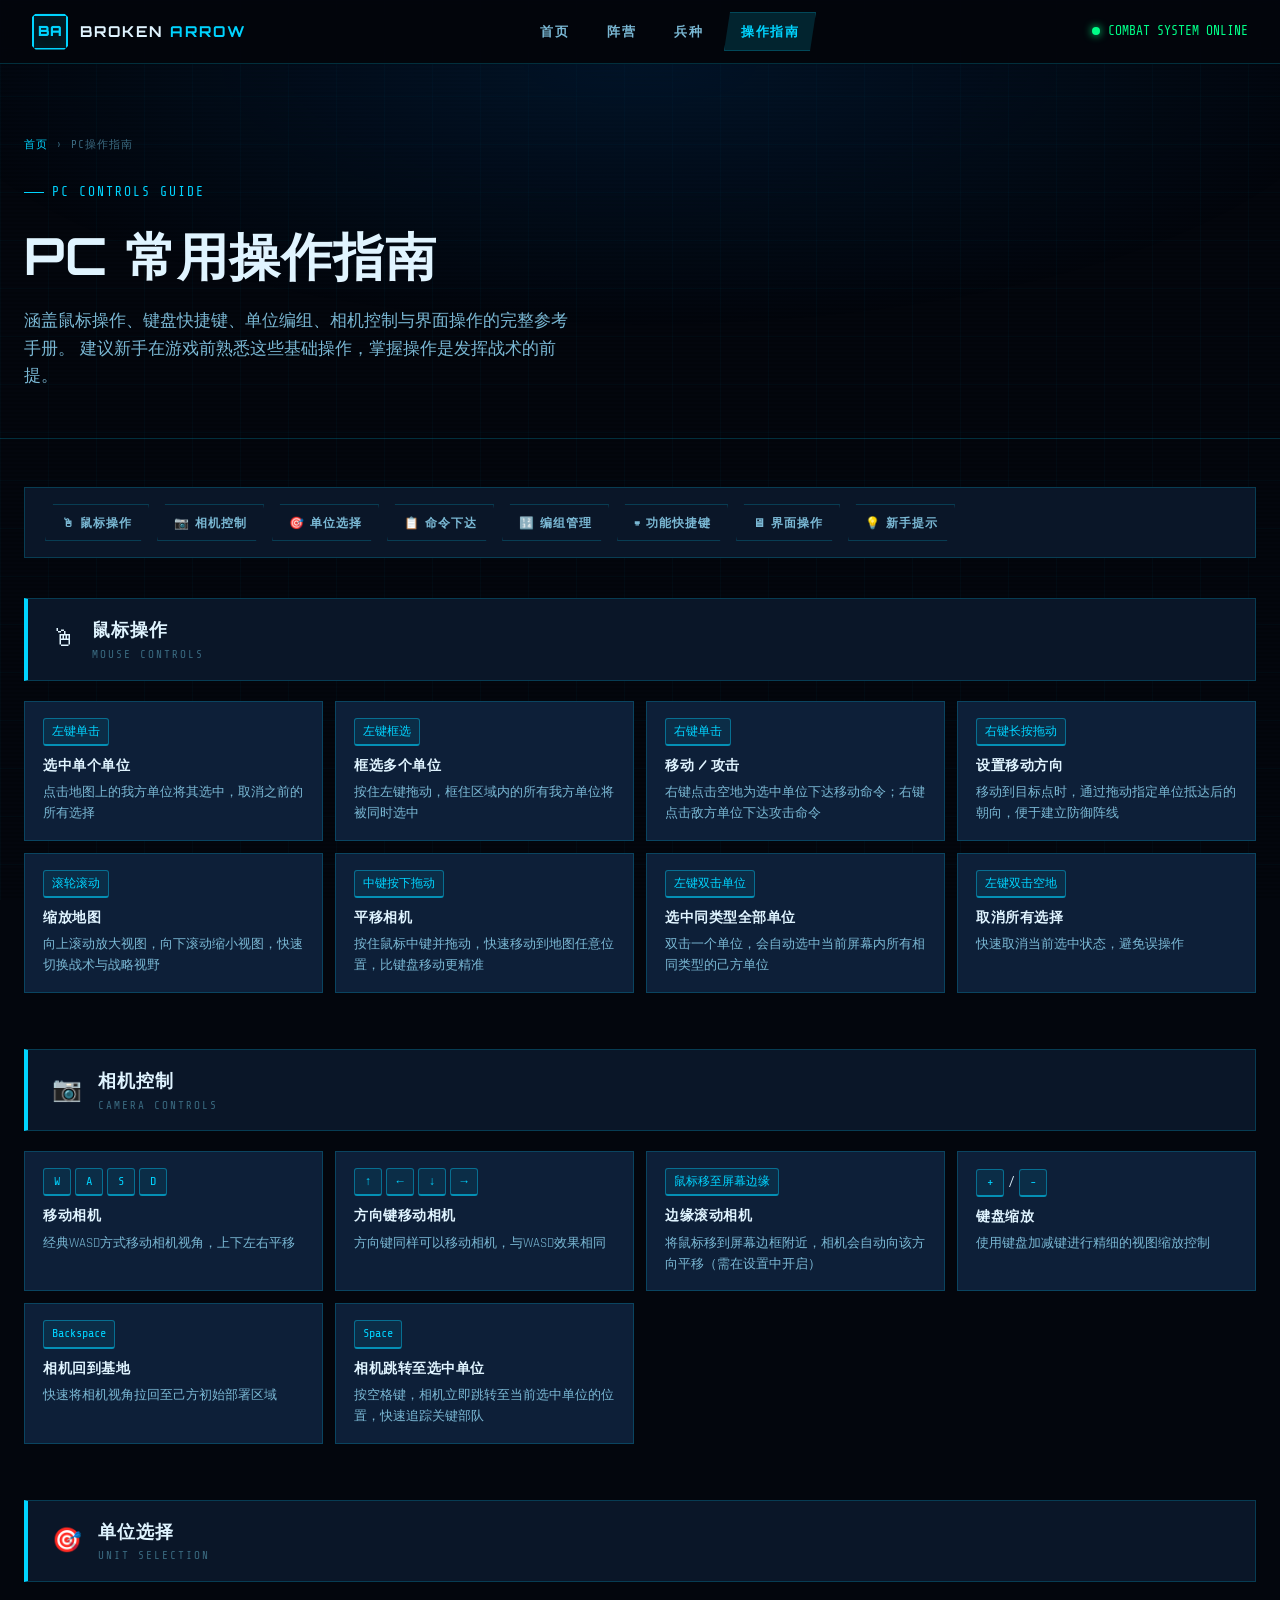
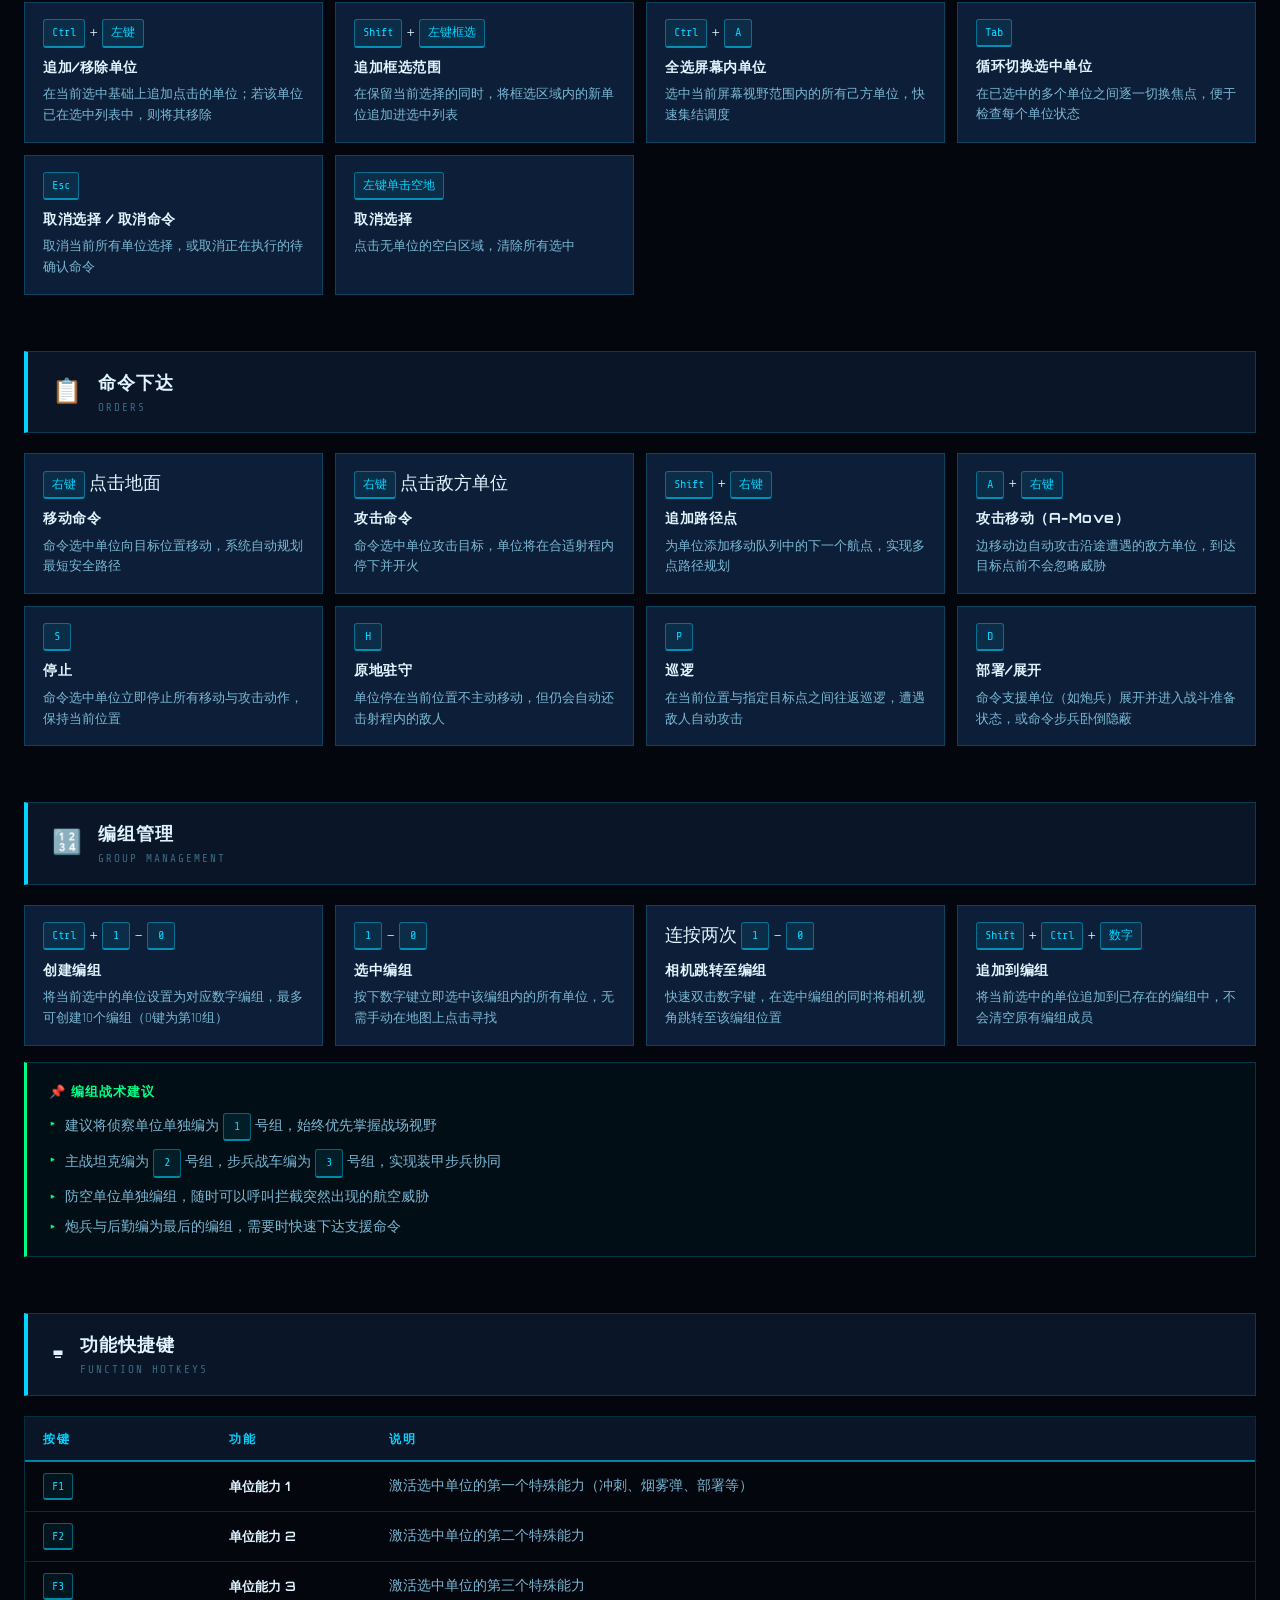
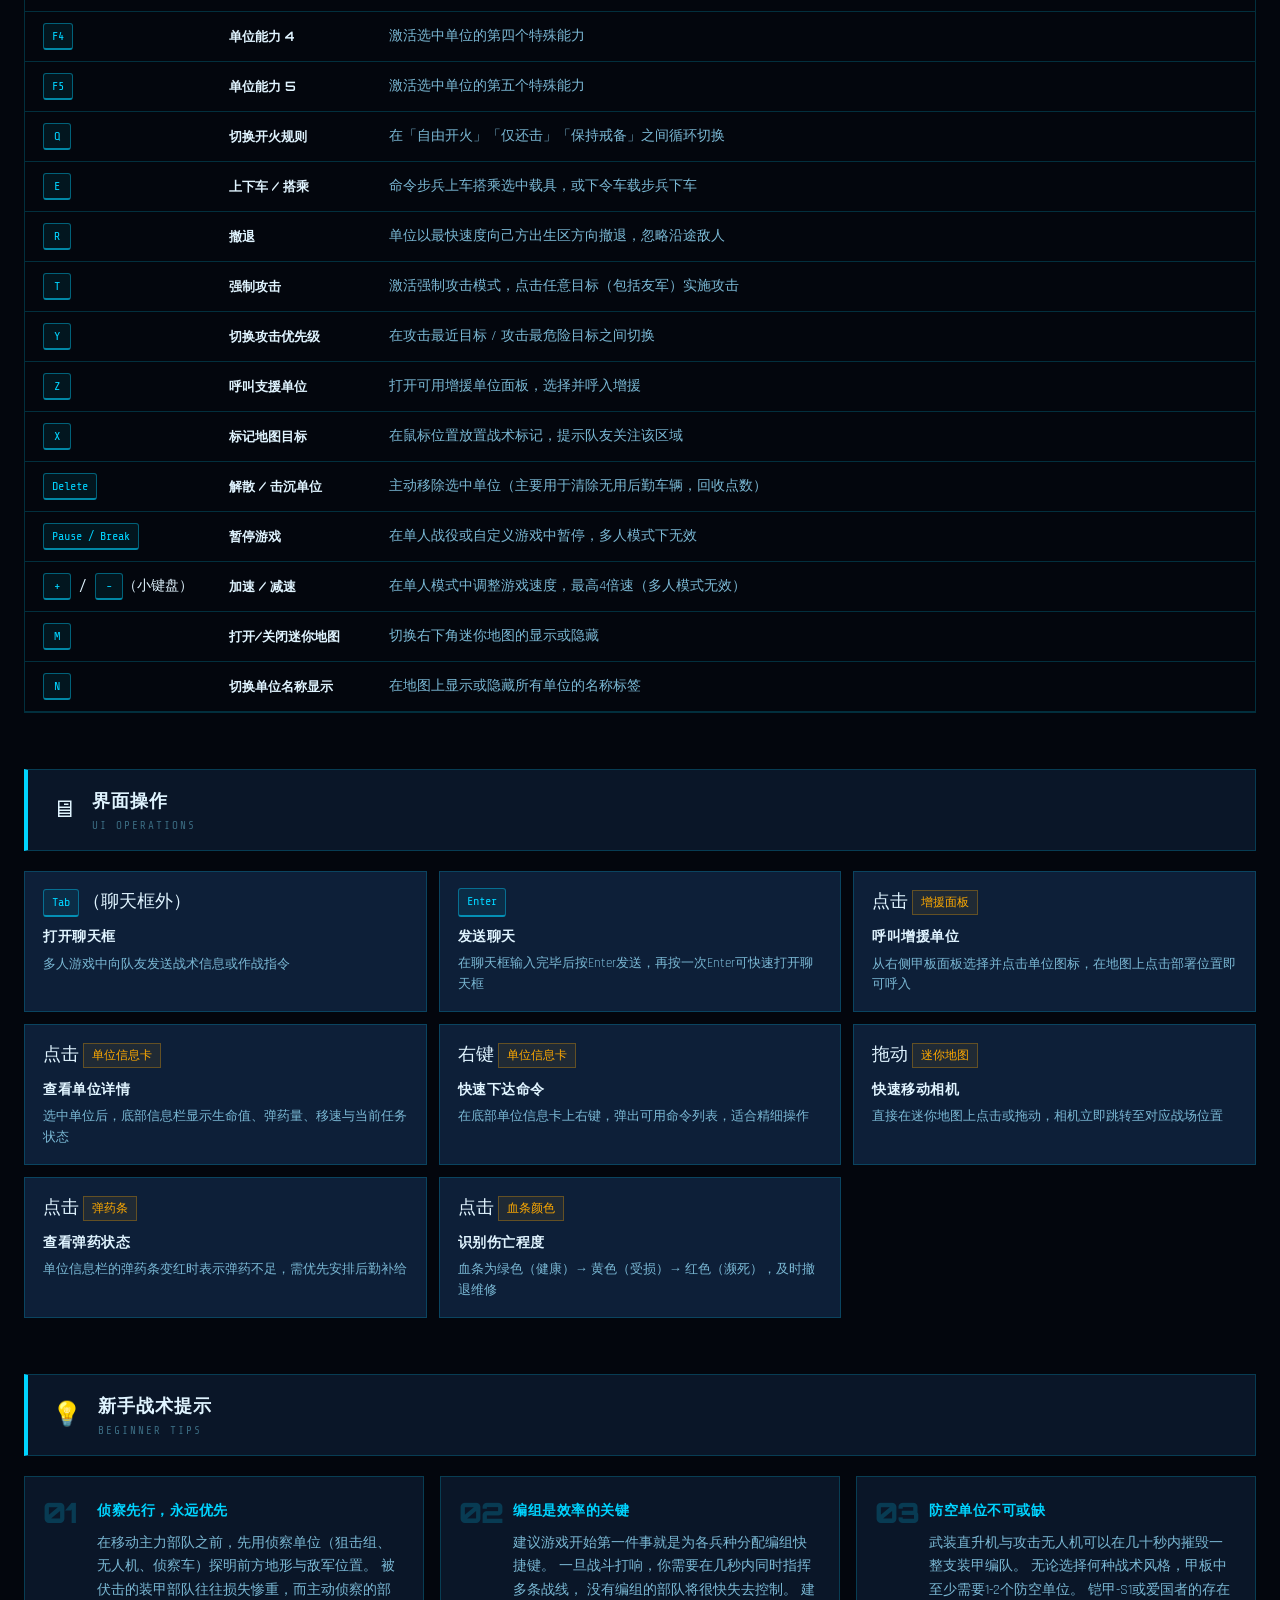
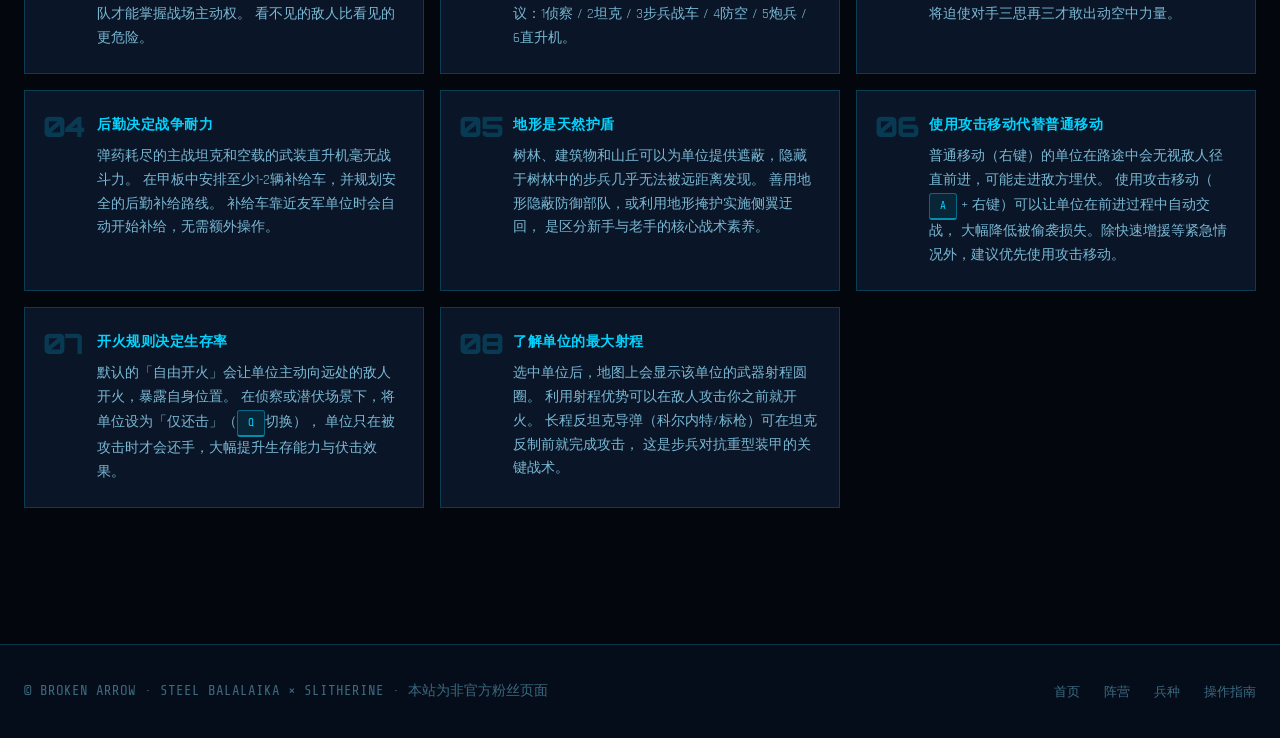
==== controls.html @ fad6926b "Add program files (HTML, JS, CSS)" ====
<!DOCTYPE html>
<html lang="zh-CN">
<head>
  <meta charset="UTF-8" />
  <meta name="viewport" content="width=device-width, initial-scale=1.0" />
  <title>PC操作指南 — 断箭 BROKEN ARROW</title>
  <link rel="stylesheet" href="style.css" />
</head>
<body>

<nav class="navbar">
  <a href="index.html" class="nav-logo">
    <div class="nav-logo-icon">BA</div>
    <span class="nav-logo-text">BROKEN <span>ARROW</span></span>
  </a>
  <ul class="nav-links">
    <li><a href="index.html">首页</a></li>
    <li><a href="factions.html">阵营</a></li>
    <li><a href="units.html">兵种</a></li>
    <li><a href="controls.html" class="active">操作指南</a></li>
  </ul>
  <div class="nav-status">COMBAT SYSTEM ONLINE</div>
</nav>

<div class="page-content">

  <!-- 页面英雄区 -->
  <div class="page-hero">
    <div class="page-hero-bg"></div>
    <div class="container page-hero-content">
      <div class="breadcrumb">
        <a href="index.html">首页</a>
        <span class="breadcrumb-sep">›</span>
        <span>PC操作指南</span>
      </div>
      <div class="section-tag" style="margin-bottom:12px">PC CONTROLS GUIDE</div>
      <h1 class="section-title" style="font-size:clamp(28px,4vw,52px);margin-bottom:12px">PC 常用操作指南</h1>
      <p class="section-desc">
        涵盖鼠标操作、键盘快捷键、单位编组、相机控制与界面操作的完整参考手册。
        建议新手在游戏前熟悉这些基础操作，掌握操作是发挥战术的前提。
      </p>
    </div>
  </div>

  <section style="padding:48px 0 80px">
    <div class="container">

      <!-- 快速导航标签 -->
      <div class="ctrl-nav">
        <a href="#mouse"    class="ctrl-nav-btn">🖱 鼠标操作</a>
        <a href="#camera"   class="ctrl-nav-btn">📷 相机控制</a>
        <a href="#select"   class="ctrl-nav-btn">🎯 单位选择</a>
        <a href="#orders"   class="ctrl-nav-btn">📋 命令下达</a>
        <a href="#groups"   class="ctrl-nav-btn">🔢 编组管理</a>
        <a href="#hotkeys"  class="ctrl-nav-btn">⌨ 功能快捷键</a>
        <a href="#ui"       class="ctrl-nav-btn">🖥 界面操作</a>
        <a href="#tips"     class="ctrl-nav-btn">💡 新手提示</a>
      </div>

      <!-- ===================================================
           鼠标操作
           =================================================== -->
      <div class="ctrl-section" id="mouse">
        <div class="ctrl-section-header">
          <span class="ctrl-section-icon">🖱</span>
          <div>
            <div class="ctrl-section-title">鼠标操作</div>
            <div class="ctrl-section-sub">MOUSE CONTROLS</div>
          </div>
        </div>
        <div class="ctrl-grid">
          <div class="ctrl-card">
            <div class="ctrl-keys"><kbd>左键单击</kbd></div>
            <div class="ctrl-action">选中单个单位</div>
            <div class="ctrl-desc">点击地图上的我方单位将其选中，取消之前的所有选择</div>
          </div>
          <div class="ctrl-card">
            <div class="ctrl-keys"><kbd>左键框选</kbd></div>
            <div class="ctrl-action">框选多个单位</div>
            <div class="ctrl-desc">按住左键拖动，框住区域内的所有我方单位将被同时选中</div>
          </div>
          <div class="ctrl-card">
            <div class="ctrl-keys"><kbd>右键单击</kbd></div>
            <div class="ctrl-action">移动 / 攻击</div>
            <div class="ctrl-desc">右键点击空地为选中单位下达移动命令；右键点击敌方单位下达攻击命令</div>
          </div>
          <div class="ctrl-card">
            <div class="ctrl-keys"><kbd>右键长按拖动</kbd></div>
            <div class="ctrl-action">设置移动方向</div>
            <div class="ctrl-desc">移动到目标点时，通过拖动指定单位抵达后的朝向，便于建立防御阵线</div>
          </div>
          <div class="ctrl-card">
            <div class="ctrl-keys"><kbd>滚轮滚动</kbd></div>
            <div class="ctrl-action">缩放地图</div>
            <div class="ctrl-desc">向上滚动放大视图，向下滚动缩小视图，快速切换战术与战略视野</div>
          </div>
          <div class="ctrl-card">
            <div class="ctrl-keys"><kbd>中键按下拖动</kbd></div>
            <div class="ctrl-action">平移相机</div>
            <div class="ctrl-desc">按住鼠标中键并拖动，快速移动到地图任意位置，比键盘移动更精准</div>
          </div>
          <div class="ctrl-card">
            <div class="ctrl-keys"><kbd>左键双击单位</kbd></div>
            <div class="ctrl-action">选中同类型全部单位</div>
            <div class="ctrl-desc">双击一个单位，会自动选中当前屏幕内所有相同类型的己方单位</div>
          </div>
          <div class="ctrl-card">
            <div class="ctrl-keys"><kbd>左键双击空地</kbd></div>
            <div class="ctrl-action">取消所有选择</div>
            <div class="ctrl-desc">快速取消当前选中状态，避免误操作</div>
          </div>
        </div>
      </div>

      <!-- ===================================================
           相机控制
           =================================================== -->
      <div class="ctrl-section" id="camera">
        <div class="ctrl-section-header">
          <span class="ctrl-section-icon">📷</span>
          <div>
            <div class="ctrl-section-title">相机控制</div>
            <div class="ctrl-section-sub">CAMERA CONTROLS</div>
          </div>
        </div>
        <div class="ctrl-grid">
          <div class="ctrl-card">
            <div class="ctrl-keys"><kbd>W</kbd> <kbd>A</kbd> <kbd>S</kbd> <kbd>D</kbd></div>
            <div class="ctrl-action">移动相机</div>
            <div class="ctrl-desc">经典WASD方式移动相机视角，上下左右平移</div>
          </div>
          <div class="ctrl-card">
            <div class="ctrl-keys"><kbd>↑</kbd> <kbd>←</kbd> <kbd>↓</kbd> <kbd>→</kbd></div>
            <div class="ctrl-action">方向键移动相机</div>
            <div class="ctrl-desc">方向键同样可以移动相机，与WASD效果相同</div>
          </div>
          <div class="ctrl-card">
            <div class="ctrl-keys"><kbd>鼠标移至屏幕边缘</kbd></div>
            <div class="ctrl-action">边缘滚动相机</div>
            <div class="ctrl-desc">将鼠标移到屏幕边框附近，相机会自动向该方向平移（需在设置中开启）</div>
          </div>
          <div class="ctrl-card">
            <div class="ctrl-keys"><kbd>+</kbd> / <kbd>-</kbd></div>
            <div class="ctrl-action">键盘缩放</div>
            <div class="ctrl-desc">使用键盘加减键进行精细的视图缩放控制</div>
          </div>
          <div class="ctrl-card">
            <div class="ctrl-keys"><kbd>Backspace</kbd></div>
            <div class="ctrl-action">相机回到基地</div>
            <div class="ctrl-desc">快速将相机视角拉回至己方初始部署区域</div>
          </div>
          <div class="ctrl-card">
            <div class="ctrl-keys"><kbd>Space</kbd></div>
            <div class="ctrl-action">相机跳转至选中单位</div>
            <div class="ctrl-desc">按空格键，相机立即跳转至当前选中单位的位置，快速追踪关键部队</div>
          </div>
        </div>
      </div>

      <!-- ===================================================
           单位选择
           =================================================== -->
      <div class="ctrl-section" id="select">
        <div class="ctrl-section-header">
          <span class="ctrl-section-icon">🎯</span>
          <div>
            <div class="ctrl-section-title">单位选择</div>
            <div class="ctrl-section-sub">UNIT SELECTION</div>
          </div>
        </div>
        <div class="ctrl-grid">
          <div class="ctrl-card">
            <div class="ctrl-keys"><kbd>Ctrl</kbd> + <kbd>左键</kbd></div>
            <div class="ctrl-action">追加/移除单位</div>
            <div class="ctrl-desc">在当前选中基础上追加点击的单位；若该单位已在选中列表中，则将其移除</div>
          </div>
          <div class="ctrl-card">
            <div class="ctrl-keys"><kbd>Shift</kbd> + <kbd>左键框选</kbd></div>
            <div class="ctrl-action">追加框选范围</div>
            <div class="ctrl-desc">在保留当前选择的同时，将框选区域内的新单位追加进选中列表</div>
          </div>
          <div class="ctrl-card">
            <div class="ctrl-keys"><kbd>Ctrl</kbd> + <kbd>A</kbd></div>
            <div class="ctrl-action">全选屏幕内单位</div>
            <div class="ctrl-desc">选中当前屏幕视野范围内的所有己方单位，快速集结调度</div>
          </div>
          <div class="ctrl-card">
            <div class="ctrl-keys"><kbd>Tab</kbd></div>
            <div class="ctrl-action">循环切换选中单位</div>
            <div class="ctrl-desc">在已选中的多个单位之间逐一切换焦点，便于检查每个单位状态</div>
          </div>
          <div class="ctrl-card">
            <div class="ctrl-keys"><kbd>Esc</kbd></div>
            <div class="ctrl-action">取消选择 / 取消命令</div>
            <div class="ctrl-desc">取消当前所有单位选择，或取消正在执行的待确认命令</div>
          </div>
          <div class="ctrl-card">
            <div class="ctrl-keys"><kbd>左键单击空地</kbd></div>
            <div class="ctrl-action">取消选择</div>
            <div class="ctrl-desc">点击无单位的空白区域，清除所有选中</div>
          </div>
        </div>
      </div>

      <!-- ===================================================
           命令下达
           =================================================== -->
      <div class="ctrl-section" id="orders">
        <div class="ctrl-section-header">
          <span class="ctrl-section-icon">📋</span>
          <div>
            <div class="ctrl-section-title">命令下达</div>
            <div class="ctrl-section-sub">ORDERS</div>
          </div>
        </div>
        <div class="ctrl-grid">
          <div class="ctrl-card">
            <div class="ctrl-keys"><kbd>右键</kbd> 点击地面</div>
            <div class="ctrl-action">移动命令</div>
            <div class="ctrl-desc">命令选中单位向目标位置移动，系统自动规划最短安全路径</div>
          </div>
          <div class="ctrl-card">
            <div class="ctrl-keys"><kbd>右键</kbd> 点击敌方单位</div>
            <div class="ctrl-action">攻击命令</div>
            <div class="ctrl-desc">命令选中单位攻击目标，单位将在合适射程内停下并开火</div>
          </div>
          <div class="ctrl-card">
            <div class="ctrl-keys"><kbd>Shift</kbd> + <kbd>右键</kbd></div>
            <div class="ctrl-action">追加路径点</div>
            <div class="ctrl-desc">为单位添加移动队列中的下一个航点，实现多点路径规划</div>
          </div>
          <div class="ctrl-card">
            <div class="ctrl-keys"><kbd>A</kbd> + <kbd>右键</kbd></div>
            <div class="ctrl-action">攻击移动（A-Move）</div>
            <div class="ctrl-desc">边移动边自动攻击沿途遭遇的敌方单位，到达目标点前不会忽略威胁</div>
          </div>
          <div class="ctrl-card">
            <div class="ctrl-keys"><kbd>S</kbd></div>
            <div class="ctrl-action">停止</div>
            <div class="ctrl-desc">命令选中单位立即停止所有移动与攻击动作，保持当前位置</div>
          </div>
          <div class="ctrl-card">
            <div class="ctrl-keys"><kbd>H</kbd></div>
            <div class="ctrl-action">原地驻守</div>
            <div class="ctrl-desc">单位停在当前位置不主动移动，但仍会自动还击射程内的敌人</div>
          </div>
          <div class="ctrl-card">
            <div class="ctrl-keys"><kbd>P</kbd></div>
            <div class="ctrl-action">巡逻</div>
            <div class="ctrl-desc">在当前位置与指定目标点之间往返巡逻，遭遇敌人自动攻击</div>
          </div>
          <div class="ctrl-card">
            <div class="ctrl-keys"><kbd>D</kbd></div>
            <div class="ctrl-action">部署/展开</div>
            <div class="ctrl-desc">命令支援单位（如炮兵）展开并进入战斗准备状态，或命令步兵卧倒隐蔽</div>
          </div>
        </div>
      </div>

      <!-- ===================================================
           编组管理
           =================================================== -->
      <div class="ctrl-section" id="groups">
        <div class="ctrl-section-header">
          <span class="ctrl-section-icon">🔢</span>
          <div>
            <div class="ctrl-section-title">编组管理</div>
            <div class="ctrl-section-sub">GROUP MANAGEMENT</div>
          </div>
        </div>
        <div class="ctrl-grid">
          <div class="ctrl-card">
            <div class="ctrl-keys"><kbd>Ctrl</kbd> + <kbd>1</kbd> ~ <kbd>0</kbd></div>
            <div class="ctrl-action">创建编组</div>
            <div class="ctrl-desc">将当前选中的单位设置为对应数字编组，最多可创建10个编组（0键为第10组）</div>
          </div>
          <div class="ctrl-card">
            <div class="ctrl-keys"><kbd>1</kbd> ~ <kbd>0</kbd></div>
            <div class="ctrl-action">选中编组</div>
            <div class="ctrl-desc">按下数字键立即选中该编组内的所有单位，无需手动在地图上点击寻找</div>
          </div>
          <div class="ctrl-card">
            <div class="ctrl-keys">连按两次 <kbd>1</kbd> ~ <kbd>0</kbd></div>
            <div class="ctrl-action">相机跳转至编组</div>
            <div class="ctrl-desc">快速双击数字键，在选中编组的同时将相机视角跳转至该编组位置</div>
          </div>
          <div class="ctrl-card">
            <div class="ctrl-keys"><kbd>Shift</kbd> + <kbd>Ctrl</kbd> + <kbd>数字</kbd></div>
            <div class="ctrl-action">追加到编组</div>
            <div class="ctrl-desc">将当前选中的单位追加到已存在的编组中，不会清空原有编组成员</div>
          </div>
        </div>

        <div class="ctrl-tips-box">
          <div class="ctrl-tips-title">📌 编组战术建议</div>
          <ul class="ctrl-tips-list">
            <li>建议将侦察单位单独编为 <kbd>1</kbd> 号组，始终优先掌握战场视野</li>
            <li>主战坦克编为 <kbd>2</kbd> 号组，步兵战车编为 <kbd>3</kbd> 号组，实现装甲步兵协同</li>
            <li>防空单位单独编组，随时可以呼叫拦截突然出现的航空威胁</li>
            <li>炮兵与后勤编为最后的编组，需要时快速下达支援命令</li>
          </ul>
        </div>
      </div>

      <!-- ===================================================
           功能快捷键
           =================================================== -->
      <div class="ctrl-section" id="hotkeys">
        <div class="ctrl-section-header">
          <span class="ctrl-section-icon">⌨</span>
          <div>
            <div class="ctrl-section-title">功能快捷键</div>
            <div class="ctrl-section-sub">FUNCTION HOTKEYS</div>
          </div>
        </div>

        <div class="hotkey-table-wrapper">
          <table class="hotkey-table">
            <thead>
              <tr>
                <th>按键</th>
                <th>功能</th>
                <th>说明</th>
              </tr>
            </thead>
            <tbody>
              <tr>
                <td><kbd>F1</kbd></td>
                <td>单位能力 1</td>
                <td>激活选中单位的第一个特殊能力（冲刺、烟雾弹、部署等）</td>
              </tr>
              <tr>
                <td><kbd>F2</kbd></td>
                <td>单位能力 2</td>
                <td>激活选中单位的第二个特殊能力</td>
              </tr>
              <tr>
                <td><kbd>F3</kbd></td>
                <td>单位能力 3</td>
                <td>激活选中单位的第三个特殊能力</td>
              </tr>
              <tr>
                <td><kbd>F4</kbd></td>
                <td>单位能力 4</td>
                <td>激活选中单位的第四个特殊能力</td>
              </tr>
              <tr>
                <td><kbd>F5</kbd></td>
                <td>单位能力 5</td>
                <td>激活选中单位的第五个特殊能力</td>
              </tr>
              <tr>
                <td><kbd>Q</kbd></td>
                <td>切换开火规则</td>
                <td>在「自由开火」「仅还击」「保持戒备」之间循环切换</td>
              </tr>
              <tr>
                <td><kbd>E</kbd></td>
                <td>上下车 / 搭乘</td>
                <td>命令步兵上车搭乘选中载具，或下令车载步兵下车</td>
              </tr>
              <tr>
                <td><kbd>R</kbd></td>
                <td>撤退</td>
                <td>单位以最快速度向己方出生区方向撤退，忽略沿途敌人</td>
              </tr>
              <tr>
                <td><kbd>T</kbd></td>
                <td>强制攻击</td>
                <td>激活强制攻击模式，点击任意目标（包括友军）实施攻击</td>
              </tr>
              <tr>
                <td><kbd>Y</kbd></td>
                <td>切换攻击优先级</td>
                <td>在攻击最近目标 / 攻击最危险目标之间切换</td>
              </tr>
              <tr>
                <td><kbd>Z</kbd></td>
                <td>呼叫支援单位</td>
                <td>打开可用增援单位面板，选择并呼入增援</td>
              </tr>
              <tr>
                <td><kbd>X</kbd></td>
                <td>标记地图目标</td>
                <td>在鼠标位置放置战术标记，提示队友关注该区域</td>
              </tr>
              <tr>
                <td><kbd>Delete</kbd></td>
                <td>解散 / 击沉单位</td>
                <td>主动移除选中单位（主要用于清除无用后勤车辆，回收点数）</td>
              </tr>
              <tr>
                <td><kbd>Pause / Break</kbd></td>
                <td>暂停游戏</td>
                <td>在单人战役或自定义游戏中暂停，多人模式下无效</td>
              </tr>
              <tr>
                <td><kbd>+</kbd> / <kbd>-</kbd>（小键盘）</td>
                <td>加速 / 减速</td>
                <td>在单人模式中调整游戏速度，最高4倍速（多人模式无效）</td>
              </tr>
              <tr>
                <td><kbd>M</kbd></td>
                <td>打开/关闭迷你地图</td>
                <td>切换右下角迷你地图的显示或隐藏</td>
              </tr>
              <tr>
                <td><kbd>N</kbd></td>
                <td>切换单位名称显示</td>
                <td>在地图上显示或隐藏所有单位的名称标签</td>
              </tr>
            </tbody>
          </table>
        </div>
      </div>

      <!-- ===================================================
           界面操作
           =================================================== -->
      <div class="ctrl-section" id="ui">
        <div class="ctrl-section-header">
          <span class="ctrl-section-icon">🖥</span>
          <div>
            <div class="ctrl-section-title">界面操作</div>
            <div class="ctrl-section-sub">UI OPERATIONS</div>
          </div>
        </div>
        <div class="ctrl-grid ctrl-grid-2">
          <div class="ctrl-card">
            <div class="ctrl-keys"><kbd>Tab</kbd>（聊天框外）</div>
            <div class="ctrl-action">打开聊天框</div>
            <div class="ctrl-desc">多人游戏中向队友发送战术信息或作战指令</div>
          </div>
          <div class="ctrl-card">
            <div class="ctrl-keys"><kbd>Enter</kbd></div>
            <div class="ctrl-action">发送聊天</div>
            <div class="ctrl-desc">在聊天框输入完毕后按Enter发送，再按一次Enter可快速打开聊天框</div>
          </div>
          <div class="ctrl-card">
            <div class="ctrl-keys">点击 <span class="ui-btn">增援面板</span></div>
            <div class="ctrl-action">呼叫增援单位</div>
            <div class="ctrl-desc">从右侧甲板面板选择并点击单位图标，在地图上点击部署位置即可呼入</div>
          </div>
          <div class="ctrl-card">
            <div class="ctrl-keys">点击 <span class="ui-btn">单位信息卡</span></div>
            <div class="ctrl-action">查看单位详情</div>
            <div class="ctrl-desc">选中单位后，底部信息栏显示生命值、弹药量、移速与当前任务状态</div>
          </div>
          <div class="ctrl-card">
            <div class="ctrl-keys">右键 <span class="ui-btn">单位信息卡</span></div>
            <div class="ctrl-action">快速下达命令</div>
            <div class="ctrl-desc">在底部单位信息卡上右键，弹出可用命令列表，适合精细操作</div>
          </div>
          <div class="ctrl-card">
            <div class="ctrl-keys">拖动 <span class="ui-btn">迷你地图</span></div>
            <div class="ctrl-action">快速移动相机</div>
            <div class="ctrl-desc">直接在迷你地图上点击或拖动，相机立即跳转至对应战场位置</div>
          </div>
          <div class="ctrl-card">
            <div class="ctrl-keys">点击 <span class="ui-btn">弹药条</span></div>
            <div class="ctrl-action">查看弹药状态</div>
            <div class="ctrl-desc">单位信息栏的弹药条变红时表示弹药不足，需优先安排后勤补给</div>
          </div>
          <div class="ctrl-card">
            <div class="ctrl-keys">点击 <span class="ui-btn">血条颜色</span></div>
            <div class="ctrl-action">识别伤亡程度</div>
            <div class="ctrl-desc">血条为绿色（健康）→ 黄色（受损）→ 红色（濒死），及时撤退维修</div>
          </div>
        </div>
      </div>

      <!-- ===================================================
           新手提示
           =================================================== -->
      <div class="ctrl-section" id="tips">
        <div class="ctrl-section-header">
          <span class="ctrl-section-icon">💡</span>
          <div>
            <div class="ctrl-section-title">新手战术提示</div>
            <div class="ctrl-section-sub">BEGINNER TIPS</div>
          </div>
        </div>

        <div class="tips-grid-ctrl">
          <div class="tip-block">
            <div class="tip-block-num">01</div>
            <div class="tip-block-title">侦察先行，永远优先</div>
            <div class="tip-block-desc">
              在移动主力部队之前，先用侦察单位（狙击组、无人机、侦察车）探明前方地形与敌军位置。
              被伏击的装甲部队往往损失惨重，而主动侦察的部队才能掌握战场主动权。
              看不见的敌人比看见的更危险。
            </div>
          </div>
          <div class="tip-block">
            <div class="tip-block-num">02</div>
            <div class="tip-block-title">编组是效率的关键</div>
            <div class="tip-block-desc">
              建议游戏开始第一件事就是为各兵种分配编组快捷键。
              一旦战斗打响，你需要在几秒内同时指挥多条战线，
              没有编组的部队将很快失去控制。
              建议：1侦察 / 2坦克 / 3步兵战车 / 4防空 / 5炮兵 / 6直升机。
            </div>
          </div>
          <div class="tip-block">
            <div class="tip-block-num">03</div>
            <div class="tip-block-title">防空单位不可或缺</div>
            <div class="tip-block-desc">
              武装直升机与攻击无人机可以在几十秒内摧毁一整支装甲编队。
              无论选择何种战术风格，甲板中至少需要1-2个防空单位。
              铠甲-S1或爱国者的存在将迫使对手三思再三才敢出动空中力量。
            </div>
          </div>
          <div class="tip-block">
            <div class="tip-block-num">04</div>
            <div class="tip-block-title">后勤决定战争耐力</div>
            <div class="tip-block-desc">
              弹药耗尽的主战坦克和空载的武装直升机毫无战斗力。
              在甲板中安排至少1-2辆补给车，并规划安全的后勤补给路线。
              补给车靠近友军单位时会自动开始补给，无需额外操作。
            </div>
          </div>
          <div class="tip-block">
            <div class="tip-block-num">05</div>
            <div class="tip-block-title">地形是天然护盾</div>
            <div class="tip-block-desc">
              树林、建筑物和山丘可以为单位提供遮蔽，隐藏于树林中的步兵几乎无法被远距离发现。
              善用地形隐蔽防御部队，或利用地形掩护实施侧翼迂回，
              是区分新手与老手的核心战术素养。
            </div>
          </div>
          <div class="tip-block">
            <div class="tip-block-num">06</div>
            <div class="tip-block-title">使用攻击移动代替普通移动</div>
            <div class="tip-block-desc">
              普通移动（右键）的单位在路途中会无视敌人径直前进，可能走进敌方埋伏。
              使用攻击移动（<kbd>A</kbd> + 右键）可以让单位在前进过程中自动交战，
              大幅降低被偷袭损失。除快速增援等紧急情况外，建议优先使用攻击移动。
            </div>
          </div>
          <div class="tip-block">
            <div class="tip-block-num">07</div>
            <div class="tip-block-title">开火规则决定生存率</div>
            <div class="tip-block-desc">
              默认的「自由开火」会让单位主动向远处的敌人开火，暴露自身位置。
              在侦察或潜伏场景下，将单位设为「仅还击」（<kbd>Q</kbd>切换），
              单位只在被攻击时才会还手，大幅提升生存能力与伏击效果。
            </div>
          </div>
          <div class="tip-block">
            <div class="tip-block-num">08</div>
            <div class="tip-block-title">了解单位的最大射程</div>
            <div class="tip-block-desc">
              选中单位后，地图上会显示该单位的武器射程圆圈。
              利用射程优势可以在敌人攻击你之前就开火。
              长程反坦克导弹（科尔内特/标枪）可在坦克反制前就完成攻击，
              这是步兵对抗重型装甲的关键战术。
            </div>
          </div>
        </div>
      </div>

    </div>
  </section>
</div>

<footer>
  <div class="container">
    <div class="footer-inner">
      <div class="footer-text">© BROKEN ARROW · STEEL BALALAIKA × SLITHERINE · 本站为非官方粉丝页面</div>
      <ul class="footer-links">
        <li><a href="index.html">首页</a></li>
        <li><a href="factions.html">阵营</a></li>
        <li><a href="units.html">兵种</a></li>
        <li><a href="controls.html">操作指南</a></li>
      </ul>
    </div>
  </div>
</footer>

<style>
/* ── controls 页专属样式 ── */
.ctrl-nav {
  display: flex;
  flex-wrap: wrap;
  gap: 8px;
  margin-bottom: 40px;
  padding: 16px 20px;
  background: var(--bg-panel);
  border: 1px solid var(--border);
}

.ctrl-nav-btn {
  display: inline-flex;
  align-items: center;
  gap: 6px;
  padding: 8px 16px;
  font-family: var(--font-display);
  font-size: 12px;
  font-weight: 700;
  letter-spacing: 1px;
  color: var(--text-secondary);
  text-decoration: none;
  border: 1px solid var(--border);
  background: transparent;
  clip-path: polygon(8px 0%, 100% 0%, calc(100% - 8px) 100%, 0% 100%);
  transition: all 0.2s;
}

.ctrl-nav-btn:hover {
  color: var(--cyan);
  border-color: var(--border-bright);
  background: var(--cyan-glow);
}

/* 控制区块 */
.ctrl-section {
  margin-bottom: 56px;
  scroll-margin-top: 80px;
}

.ctrl-section-header {
  display: flex;
  align-items: center;
  gap: 16px;
  padding: 16px 24px;
  background: var(--bg-panel);
  border: 1px solid var(--border);
  border-left: 4px solid var(--cyan);
  margin-bottom: 20px;
}

.ctrl-section-icon { font-size: 24px; }

.ctrl-section-title {
  font-family: var(--font-display);
  font-size: 18px;
  font-weight: 700;
  color: var(--text-primary);
  letter-spacing: 1px;
}

.ctrl-section-sub {
  font-family: var(--font-mono);
  font-size: 11px;
  color: var(--text-muted);
  letter-spacing: 2px;
  margin-top: 2px;
}

/* 控制卡片网格 */
.ctrl-grid {
  display: grid;
  grid-template-columns: repeat(auto-fill, minmax(280px, 1fr));
  gap: 12px;
}

.ctrl-grid-2 {
  grid-template-columns: repeat(auto-fill, minmax(340px, 1fr));
}

.ctrl-card {
  background: var(--bg-card);
  border: 1px solid var(--border);
  padding: 16px 18px;
  transition: border-color 0.2s, background 0.2s;
}

.ctrl-card:hover {
  border-color: var(--border-bright);
  background: var(--bg-card-hover);
}

.ctrl-keys {
  display: flex;
  flex-wrap: wrap;
  gap: 4px;
  align-items: center;
  margin-bottom: 8px;
}

kbd {
  display: inline-flex;
  align-items: center;
  justify-content: center;
  min-width: 28px;
  padding: 3px 8px;
  font-family: var(--font-mono);
  font-size: 12px;
  color: var(--cyan);
  background: rgba(0, 212, 255, 0.08);
  border: 1px solid rgba(0, 212, 255, 0.4);
  border-bottom: 2px solid rgba(0, 212, 255, 0.6);
  border-radius: 3px;
  white-space: nowrap;
}

.ctrl-keys span.ui-btn {
  font-family: var(--font-mono);
  font-size: 12px;
  color: var(--amber);
  background: rgba(255,170,0,0.08);
  border: 1px solid rgba(255,170,0,0.3);
  padding: 2px 8px;
}

.ctrl-action {
  font-family: var(--font-display);
  font-size: 14px;
  font-weight: 700;
  color: var(--text-primary);
  margin-bottom: 6px;
  letter-spacing: 0.5px;
}

.ctrl-desc {
  font-size: 13px;
  color: var(--text-secondary);
  line-height: 1.6;
}

/* 编组提示框 */
.ctrl-tips-box {
  margin-top: 16px;
  padding: 18px 22px;
  background: rgba(0,212,255,0.04);
  border: 1px solid var(--border);
  border-left: 3px solid var(--green);
}

.ctrl-tips-title {
  font-family: var(--font-display);
  font-size: 13px;
  font-weight: 700;
  color: var(--green);
  margin-bottom: 12px;
  letter-spacing: 1px;
}

.ctrl-tips-list {
  list-style: none;
  display: flex;
  flex-direction: column;
  gap: 8px;
}

.ctrl-tips-list li {
  font-size: 14px;
  color: var(--text-secondary);
  padding-left: 16px;
  position: relative;
  line-height: 1.6;
}

.ctrl-tips-list li::before {
  content: '▸';
  position: absolute;
  left: 0;
  color: var(--green);
}

/* 快捷键表格 */
.hotkey-table-wrapper {
  overflow-x: auto;
  border: 1px solid var(--border);
}

.hotkey-table {
  width: 100%;
  border-collapse: collapse;
  font-size: 14px;
}

.hotkey-table thead tr {
  background: var(--bg-panel);
  border-bottom: 2px solid var(--border-bright);
}

.hotkey-table th {
  padding: 12px 18px;
  text-align: left;
  font-family: var(--font-display);
  font-size: 12px;
  font-weight: 700;
  color: var(--cyan);
  letter-spacing: 1.5px;
}

.hotkey-table td {
  padding: 11px 18px;
  border-bottom: 1px solid var(--border);
  vertical-align: middle;
  color: var(--text-secondary);
  line-height: 1.5;
}

.hotkey-table td:first-child {
  font-family: var(--font-mono);
  color: var(--text-primary);
  white-space: nowrap;
  width: 100px;
}

.hotkey-table td:nth-child(2) {
  font-family: var(--font-display);
  font-weight: 600;
  color: var(--text-primary);
  font-size: 13px;
  white-space: nowrap;
  width: 160px;
}

.hotkey-table tbody tr:hover { background: var(--bg-card-hover); }

/* 新手提示卡片网格 */
.tips-grid-ctrl {
  display: grid;
  grid-template-columns: repeat(auto-fill, minmax(340px, 1fr));
  gap: 16px;
}

.tip-block {
  background: var(--bg-panel);
  border: 1px solid var(--border);
  padding: 22px 22px 22px 72px;
  position: relative;
  transition: background 0.2s, border-color 0.2s;
}

.tip-block:hover {
  background: var(--bg-card);
  border-color: var(--border-bright);
}

.tip-block-num {
  position: absolute;
  left: 18px;
  top: 22px;
  font-family: var(--font-display);
  font-size: 28px;
  font-weight: 900;
  color: rgba(0, 212, 255, 0.2);
  line-height: 1;
  letter-spacing: -1px;
}

.tip-block-title {
  font-family: var(--font-display);
  font-size: 14px;
  font-weight: 700;
  color: var(--cyan);
  letter-spacing: 0.5px;
  margin-bottom: 10px;
}

.tip-block-desc {
  font-size: 14px;
  color: var(--text-secondary);
  line-height: 1.7;
}

.tip-block-desc kbd {
  font-size: 11px;
}
</style>

</body>
</html>
---- style.css ----
/* =============================================
   BROKEN ARROW — 科技军事主题设计系统
   ============================================= */

@import url('https://fonts.googleapis.com/css2?family=Rajdhani:wght@300;400;500;600;700&family=Share+Tech+Mono&family=Orbitron:wght@400;700;900&display=swap');

:root {
  --bg-void:        #03060d;
  --bg-deep:        #060d1a;
  --bg-panel:       #0a1628;
  --bg-card:        #0d1f38;
  --bg-card-hover:  #112540;

  --cyan:           #00d4ff;
  --cyan-dim:       #0099cc;
  --cyan-glow:      rgba(0, 212, 255, 0.15);
  --green:          #00ff88;
  --green-dim:      #00cc66;
  --amber:          #ffaa00;
  --red:            #ff3355;
  --purple:         #8844ff;

  --text-primary:   #e0f4ff;
  --text-secondary: #7ab8d4;
  --text-muted:     #3a6a80;
  --text-label:     #00d4ff;

  --border:         rgba(0, 212, 255, 0.2);
  --border-bright:  rgba(0, 212, 255, 0.6);
  --border-green:   rgba(0, 255, 136, 0.35);

  --font-display:   'Orbitron', monospace;
  --font-ui:        'Rajdhani', sans-serif;
  --font-mono:      'Share Tech Mono', monospace;
}

*, *::before, *::after { box-sizing: border-box; margin: 0; padding: 0; }

html { scroll-behavior: smooth; font-size: 115%; }

body {
  background: var(--bg-void);
  color: var(--text-primary);
  font-family: var(--font-ui);
  font-size: 18px;
  line-height: 1.6;
  overflow-x: hidden;
}

/* ── 背景网格纹理 ── */
body::before {
  content: '';
  position: fixed;
  inset: 0;
  background-image:
    linear-gradient(rgba(0,212,255,0.03) 1px, transparent 1px),
    linear-gradient(90deg, rgba(0,212,255,0.03) 1px, transparent 1px);
  background-size: 48px 48px;
  pointer-events: none;
  z-index: 0;
}

/* ── 扫描线叠层 ── */
body::after {
  content: '';
  position: fixed;
  inset: 0;
  background: repeating-linear-gradient(
    0deg,
    transparent,
    transparent 2px,
    rgba(0,0,0,0.08) 2px,
    rgba(0,0,0,0.08) 4px
  );
  pointer-events: none;
  z-index: 0;
}

/* ============================================
   导航栏
   ============================================ */
.navbar {
  position: fixed;
  top: 0; left: 0; right: 0;
  z-index: 1000;
  height: 64px;
  display: flex;
  align-items: center;
  justify-content: space-between;
  padding: 0 32px;
  background: rgba(3, 6, 13, 0.92);
  border-bottom: 1px solid var(--border);
  backdrop-filter: blur(12px);
}

.nav-logo {
  display: flex;
  align-items: center;
  gap: 12px;
  text-decoration: none;
}

.nav-logo-icon {
  width: 36px; height: 36px;
  border: 2px solid var(--cyan);
  display: flex; align-items: center; justify-content: center;
  font-family: var(--font-display);
  font-size: 14px;
  font-weight: 900;
  color: var(--cyan);
  position: relative;
  clip-path: polygon(10% 0%, 90% 0%, 100% 10%, 100% 90%, 90% 100%, 10% 100%, 0% 90%, 0% 10%);
  background: rgba(0,212,255,0.08);
  box-shadow: 0 0 12px rgba(0,212,255,0.3), inset 0 0 12px rgba(0,212,255,0.05);
}

.nav-logo-text {
  font-family: var(--font-display);
  font-size: 15px;
  font-weight: 700;
  color: var(--text-primary);
  letter-spacing: 2px;
}

.nav-logo-text span { color: var(--cyan); }

.nav-links {
  display: flex;
  align-items: center;
  gap: 4px;
  list-style: none;
}

.nav-links a {
  display: flex;
  align-items: center;
  gap: 6px;
  padding: 8px 16px;
  text-decoration: none;
  font-family: var(--font-display);
  font-size: 13px;
  font-weight: 700;
  letter-spacing: 1.5px;
  color: var(--text-secondary);
  border: 1px solid transparent;
  transition: all 0.2s ease;
  clip-path: polygon(6px 0%, 100% 0%, calc(100% - 6px) 100%, 0% 100%);
}

.nav-links a:hover,
.nav-links a.active {
  color: var(--cyan);
  border-color: var(--border);
  background: var(--cyan-glow);
}

.nav-status {
  display: flex;
  align-items: center;
  gap: 8px;
  font-family: var(--font-mono);
  font-size: 13px;
  color: var(--green);
}

.nav-status::before {
  content: '';
  width: 8px; height: 8px;
  border-radius: 50%;
  background: var(--green);
  box-shadow: 0 0 8px var(--green);
  animation: pulse 2s infinite;
}

@keyframes pulse {
  0%, 100% { opacity: 1; }
  50% { opacity: 0.4; }
}

/* ============================================
   布局容器
   ============================================ */
.page-content { padding-top: 64px; position: relative; z-index: 1; }

.container {
  max-width: 1280px;
  margin: 0 auto;
  padding: 0 24px;
}

/* ============================================
   英雄区
   ============================================ */
.hero {
  min-height: calc(100vh - 64px);
  display: flex;
  align-items: center;
  position: relative;
  overflow: hidden;
  padding: 80px 0;
}

.hero-bg {
  position: absolute;
  inset: 0;
  background:
    radial-gradient(ellipse 60% 50% at 70% 50%, rgba(0,60,100,0.4) 0%, transparent 70%),
    radial-gradient(ellipse 40% 60% at 20% 80%, rgba(0,20,60,0.6) 0%, transparent 60%);
}

.hero-grid-accent {
  position: absolute;
  right: 0; top: 0; bottom: 0;
  width: 50%;
  background-image:
    linear-gradient(rgba(0,212,255,0.06) 1px, transparent 1px),
    linear-gradient(90deg, rgba(0,212,255,0.06) 1px, transparent 1px);
  background-size: 32px 32px;
  mask-image: linear-gradient(to left, black 20%, transparent 80%);
}

.hero-content { position: relative; z-index: 2; max-width: 640px; }

.hero-tag {
  display: inline-flex;
  align-items: center;
  gap: 8px;
  padding: 6px 14px;
  border: 1px solid var(--border-green);
  background: rgba(0,255,136,0.06);
  font-family: var(--font-mono);
  font-size: 11px;
  color: var(--green);
  letter-spacing: 2px;
  margin-bottom: 24px;
}

.hero-tag::before {
  content: '▶';
  font-size: 8px;
}

.hero-title {
  font-family: var(--font-display);
  font-size: clamp(36px, 5vw, 68px);
  font-weight: 900;
  line-height: 1;
  letter-spacing: 2px;
  margin-bottom: 8px;
  color: var(--text-primary);
}

.hero-title .highlight {
  color: var(--cyan);
  text-shadow: 0 0 30px rgba(0,212,255,0.5);
  display: block;
}

.hero-subtitle {
  font-family: var(--font-display);
  font-size: clamp(13px, 1.5vw, 18px);
  color: var(--text-secondary);
  letter-spacing: 4px;
  margin-bottom: 32px;
}

.hero-desc {
  font-size: 18px;
  color: var(--text-secondary);
  line-height: 1.8;
  margin-bottom: 48px;
  max-width: 520px;
}

.hero-stats {
  display: flex;
  gap: 32px;
  margin-bottom: 48px;
}

.stat-item {
  text-align: left;
}

.stat-num {
  font-family: var(--font-display);
  font-size: 32px;
  font-weight: 900;
  color: var(--cyan);
  text-shadow: 0 0 20px rgba(0,212,255,0.4);
  line-height: 1;
}

.stat-label {
  font-family: var(--font-mono);
  font-size: 11px;
  color: var(--text-muted);
  letter-spacing: 1px;
  margin-top: 4px;
}

.hero-actions { display: flex; gap: 16px; flex-wrap: wrap; }

/* ============================================
   按钮
   ============================================ */
.btn {
  display: inline-flex;
  align-items: center;
  gap: 8px;
  padding: 12px 28px;
  font-family: var(--font-display);
  font-size: 12px;
  font-weight: 700;
  letter-spacing: 2px;
  text-decoration: none;
  cursor: pointer;
  border: none;
  transition: all 0.2s ease;
  position: relative;
  overflow: hidden;
}

.btn::before {
  content: '';
  position: absolute;
  inset: 0;
  background: linear-gradient(135deg, rgba(255,255,255,0.1) 0%, transparent 50%);
  opacity: 0;
  transition: opacity 0.2s;
}

.btn:hover::before { opacity: 1; }

.btn-primary {
  background: var(--cyan);
  color: var(--bg-void);
  clip-path: polygon(12px 0%, 100% 0%, calc(100% - 12px) 100%, 0% 100%);
  box-shadow: 0 0 20px rgba(0,212,255,0.4);
}

.btn-primary:hover {
  box-shadow: 0 0 40px rgba(0,212,255,0.7);
  transform: translateY(-1px);
}

.btn-outline {
  background: transparent;
  color: var(--cyan);
  border: 1px solid var(--cyan);
  clip-path: polygon(12px 0%, 100% 0%, calc(100% - 12px) 100%, 0% 100%);
}

.btn-outline:hover {
  background: var(--cyan-glow);
  box-shadow: 0 0 20px rgba(0,212,255,0.3);
}

.btn-green {
  background: var(--green);
  color: var(--bg-void);
  clip-path: polygon(12px 0%, 100% 0%, calc(100% - 12px) 100%, 0% 100%);
  box-shadow: 0 0 20px rgba(0,255,136,0.4);
}

/* ============================================
   章节通用
   ============================================ */
section { padding: 80px 0; }

.section-header { margin-bottom: 56px; }

.section-tag {
  display: inline-flex;
  align-items: center;
  gap: 8px;
  font-family: var(--font-mono);
  font-size: 13px;
  color: var(--cyan);
  letter-spacing: 2px;
  margin-bottom: 12px;
}

.section-tag::before {
  content: '';
  width: 20px; height: 1px;
  background: var(--cyan);
}

.section-title {
  font-family: var(--font-display);
  font-size: clamp(24px, 3vw, 38px);
  font-weight: 700;
  color: var(--text-primary);
  letter-spacing: 1px;
  margin-bottom: 12px;
}

.section-desc {
  font-size: 17px;
  color: var(--text-secondary);
  max-width: 560px;
}

/* ============================================
   特性卡片
   ============================================ */
.features-grid {
  display: grid;
  grid-template-columns: repeat(auto-fit, minmax(260px, 1fr));
  gap: 1px;
  background: var(--border);
}

.feature-card {
  background: var(--bg-panel);
  padding: 32px;
  position: relative;
  transition: background 0.2s;
}

.feature-card::before {
  content: '';
  position: absolute;
  top: 0; left: 0; right: 0;
  height: 2px;
  background: linear-gradient(90deg, transparent, var(--cyan), transparent);
  opacity: 0;
  transition: opacity 0.2s;
}

.feature-card:hover { background: var(--bg-card); }
.feature-card:hover::before { opacity: 1; }

.feature-icon {
  width: 48px; height: 48px;
  margin-bottom: 20px;
  position: relative;
}

.feature-icon-inner {
  width: 100%; height: 100%;
  border: 1px solid var(--border-bright);
  background: var(--cyan-glow);
  display: flex; align-items: center; justify-content: center;
  font-size: 22px;
  clip-path: polygon(20% 0%, 80% 0%, 100% 20%, 100% 80%, 80% 100%, 20% 100%, 0% 80%, 0% 20%);
}

.feature-title {
  font-family: var(--font-display);
  font-size: 14px;
  font-weight: 700;
  color: var(--text-primary);
  letter-spacing: 1px;
  margin-bottom: 10px;
}

.feature-desc {
  font-size: 16px;
  color: var(--text-secondary);
  line-height: 1.7;
}

/* ============================================
   阵营卡片
   ============================================ */
.factions-grid {
  display: grid;
  grid-template-columns: 1fr 1fr;
  gap: 24px;
}

@media (max-width: 768px) {
  .factions-grid { grid-template-columns: 1fr; }
}

.faction-card {
  background: var(--bg-panel);
  border: 1px solid var(--border);
  position: relative;
  overflow: hidden;
  transition: border-color 0.3s, box-shadow 0.3s;
}

.faction-card:hover {
  border-color: var(--border-bright);
  box-shadow: 0 0 32px rgba(0,212,255,0.1);
}

.faction-card.usa { --faction-color: #00aaff; --faction-glow: rgba(0,170,255,0.15); }
.faction-card.russia { --faction-color: #ff4444; --faction-glow: rgba(255,68,68,0.15); }

.faction-header {
  padding: 28px 28px 20px;
  display: flex;
  align-items: center;
  gap: 16px;
  border-bottom: 1px solid var(--border);
  background: linear-gradient(135deg, var(--faction-glow) 0%, transparent 60%);
}

.faction-emblem {
  width: 56px; height: 56px;
  border: 2px solid var(--faction-color);
  display: flex; align-items: center; justify-content: center;
  font-size: 26px;
  background: rgba(0,0,0,0.4);
  clip-path: polygon(50% 0%, 100% 25%, 100% 75%, 50% 100%, 0% 75%, 0% 25%);
  box-shadow: 0 0 16px var(--faction-glow);
}

.faction-name {
  font-family: var(--font-display);
  font-size: 20px;
  font-weight: 900;
  color: var(--faction-color);
  letter-spacing: 2px;
  text-shadow: 0 0 20px var(--faction-glow);
}

.faction-subtitle {
  font-family: var(--font-mono);
  font-size: 11px;
  color: var(--text-muted);
  letter-spacing: 1px;
  margin-top: 2px;
}

.faction-body { padding: 24px 28px; }

.faction-desc {
  font-size: 16px;
  color: var(--text-secondary);
  line-height: 1.7;
  margin-bottom: 24px;
}

.spec-list { list-style: none; display: flex; flex-direction: column; gap: 10px; }

.spec-item {
  display: flex;
  align-items: flex-start;
  gap: 12px;
  padding: 12px 16px;
  background: rgba(0,0,0,0.3);
  border: 1px solid var(--border);
  border-left: 3px solid var(--faction-color);
  transition: background 0.2s;
}

.spec-item:hover { background: rgba(0,212,255,0.04); }

.spec-icon { font-size: 18px; line-height: 1; flex-shrink: 0; margin-top: 2px; }

.spec-info {}

.spec-name {
  font-family: var(--font-display);
  font-size: 15px;
  font-weight: 700;
  color: var(--text-primary);
  letter-spacing: 0.5px;
}

.spec-desc {
  font-size: 14px;
  color: var(--text-muted);
  margin-top: 3px;
  line-height: 1.5;
}

/* ============================================
   兵种筛选栏
   ============================================ */
.filter-bar {
  display: flex;
  flex-wrap: wrap;
  gap: 8px;
  margin-bottom: 16px;
}

.filter-btn {
  display: inline-flex;
  align-items: center;
  gap: 6px;
  padding: 9px 18px;
  font-family: var(--font-display);
  font-size: 13px;
  font-weight: 700;
  letter-spacing: 1px;
  cursor: pointer;
  border: 1px solid var(--border);
  background: transparent;
  color: var(--text-secondary);
  transition: all 0.2s;
  clip-path: polygon(8px 0%, 100% 0%, calc(100% - 8px) 100%, 0% 100%);
}

.filter-btn:hover {
  border-color: var(--cyan);
  color: var(--cyan);
  background: var(--cyan-glow);
}

.filter-btn.active {
  border-color: var(--cyan);
  color: var(--bg-void);
  background: var(--cyan);
}

.filter-btn.faction-btn.active-usa {
  border-color: #00aaff;
  color: var(--bg-void);
  background: #00aaff;
}

.filter-btn.faction-btn.active-russia {
  border-color: #ff4444;
  color: #fff;
  background: #ff4444;
}

.filters-section {
  background: var(--bg-panel);
  border: 1px solid var(--border);
  padding: 20px 24px;
  margin-bottom: 32px;
}

.filter-label {
  font-family: var(--font-mono);
  font-size: 12px;
  color: var(--text-muted);
  letter-spacing: 2px;
  margin-bottom: 10px;
}

/* ============================================
   兵种卡片网格
   ============================================ */
.units-grid {
  display: grid;
  grid-template-columns: repeat(auto-fill, minmax(340px, 1fr));
  gap: 16px;
}

.unit-card {
  background: var(--bg-card);
  border: 1px solid var(--border);
  overflow: hidden;
  transition: border-color 0.25s, box-shadow 0.25s, transform 0.25s;
  cursor: pointer;
  position: relative;
}

.unit-card::before {
  content: '';
  position: absolute;
  top: 0; left: 0; right: 0;
  height: 1px;
  transition: opacity 0.2s;
  opacity: 0;
}

.unit-card.usa::before { background: linear-gradient(90deg, transparent, #00aaff, transparent); }
.unit-card.russia::before { background: linear-gradient(90deg, transparent, #ff4444, transparent); }

.unit-card:hover {
  border-color: var(--border-bright);
  box-shadow: 0 4px 24px rgba(0,212,255,0.12);
  transform: translateY(-2px);
}

.unit-card:hover::before { opacity: 1; }

.unit-card-header {
  padding: 16px 20px 12px;
  display: flex;
  align-items: flex-start;
  justify-content: space-between;
  gap: 12px;
  border-bottom: 1px solid var(--border);
}

.unit-title-area {}

.unit-name {
  font-family: var(--font-display);
  font-size: 15px;
  font-weight: 700;
  color: var(--text-primary);
  letter-spacing: 0.5px;
  margin-bottom: 6px;
}

.unit-badges { display: flex; gap: 6px; flex-wrap: wrap; }

.badge {
  display: inline-flex;
  align-items: center;
  gap: 4px;
  padding: 3px 9px;
  font-family: var(--font-mono);
  font-size: 12px;
  letter-spacing: 1px;
  border: 1px solid;
}

.badge-category { color: var(--cyan); border-color: rgba(0,212,255,0.3); background: rgba(0,212,255,0.06); }
.badge-usa      { color: #00aaff; border-color: rgba(0,170,255,0.3); background: rgba(0,170,255,0.06); }
.badge-russia   { color: #ff6666; border-color: rgba(255,102,102,0.3); background: rgba(255,68,68,0.06); }

.unit-cost {
  font-family: var(--font-display);
  font-size: 20px;
  font-weight: 900;
  color: var(--amber);
  text-align: right;
  flex-shrink: 0;
}

.unit-cost-label {
  font-family: var(--font-mono);
  font-size: 9px;
  color: var(--text-muted);
  text-align: right;
  letter-spacing: 1px;
}

.unit-card-body { padding: 14px 20px; }

.unit-desc {
  font-size: 15px;
  color: var(--text-secondary);
  line-height: 1.6;
  margin-bottom: 14px;
}

/* 配件区域 */
.unit-equip-toggle {
  display: flex;
  align-items: center;
  justify-content: space-between;
  padding: 9px 14px;
  background: rgba(0,0,0,0.3);
  border: 1px solid var(--border);
  cursor: pointer;
  font-family: var(--font-mono);
  font-size: 12px;
  color: var(--text-label);
  letter-spacing: 1.5px;
  transition: background 0.2s;
  margin-bottom: 0;
}

.unit-equip-toggle:hover { background: var(--cyan-glow); }

.toggle-arrow {
  transition: transform 0.25s;
  font-size: 10px;
}

.unit-equip-toggle.open .toggle-arrow { transform: rotate(180deg); }

.unit-equip-panel {
  display: none;
  border: 1px solid var(--border);
  border-top: none;
  background: rgba(0,0,0,0.25);
}

.unit-equip-panel.open { display: block; }

.equip-list { list-style: none; }

.equip-item {
  padding: 10px 14px;
  border-bottom: 1px solid rgba(0,212,255,0.08);
  display: flex;
  gap: 10px;
}

.equip-item:last-child { border-bottom: none; }

.equip-icon {
  font-size: 14px;
  flex-shrink: 0;
  margin-top: 1px;
  opacity: 0.85;
}

.equip-info {}

.equip-name {
  font-family: var(--font-display);
  font-size: 14px;
  font-weight: 600;
  color: var(--text-primary);
  margin-bottom: 3px;
  display: flex;
  align-items: center;
  gap: 8px;
  flex-wrap: wrap;
}

.equip-pts {
  font-family: var(--font-mono);
  font-size: 11px;
  color: var(--amber);
  background: rgba(255,170,0,0.1);
  border: 1px solid rgba(255,170,0,0.3);
  padding: 1px 6px;
  letter-spacing: 0.5px;
  white-space: nowrap;
}

.equip-desc {
  font-size: 13px;
  color: var(--text-muted);
  line-height: 1.5;
}

/* 单位计数 */
.units-count {
  font-family: var(--font-mono);
  font-size: 14px;
  color: var(--text-muted);
  margin-bottom: 20px;
}

.units-count span { color: var(--cyan); }

/* 兵种分类区块 */
.cat-section { margin-bottom: 48px; }

.cat-section-header {
  display: flex;
  align-items: center;
  gap: 14px;
  padding: 14px 20px;
  background: var(--bg-panel);
  border: 1px solid var(--border);
  border-left: 4px solid var(--cyan);
  margin-bottom: 16px;
  position: sticky;
  top: 64px;
  z-index: 10;
}

.cat-section-icon { font-size: 22px; }

.cat-section-title {
  font-family: var(--font-display);
  font-size: 16px;
  font-weight: 700;
  color: var(--cyan);
  letter-spacing: 2px;
  flex: 1;
}

.cat-section-en {
  font-family: var(--font-mono);
  font-size: 12px;
  color: var(--text-muted);
  letter-spacing: 1px;
}

.cat-section-count {
  font-family: var(--font-mono);
  font-size: 13px;
  color: var(--text-secondary);
  background: rgba(0,212,255,0.08);
  border: 1px solid var(--border);
  padding: 3px 10px;
}

/* ============================================
   页面顶部区 (内页英雄)
   ============================================ */
.page-hero {
  padding: 72px 0 48px;
  border-bottom: 1px solid var(--border);
  position: relative;
  overflow: hidden;
}

.page-hero-bg {
  position: absolute;
  inset: 0;
  background: radial-gradient(ellipse 80% 100% at 50% 0%, rgba(0,40,80,0.4) 0%, transparent 70%);
}

.page-hero-content { position: relative; z-index: 1; }

.breadcrumb {
  display: flex;
  align-items: center;
  gap: 8px;
  font-family: var(--font-mono);
  font-size: 11px;
  color: var(--text-muted);
  margin-bottom: 20px;
  letter-spacing: 1px;
}

.breadcrumb a { color: var(--cyan); text-decoration: none; }
.breadcrumb a:hover { text-decoration: underline; }
.breadcrumb-sep { color: var(--text-muted); }

/* ============================================
   底部
   ============================================ */
footer {
  border-top: 1px solid var(--border);
  padding: 32px 0;
  background: var(--bg-deep);
  position: relative;
  z-index: 1;
}

.footer-inner {
  display: flex;
  align-items: center;
  justify-content: space-between;
  flex-wrap: wrap;
  gap: 16px;
}

.footer-text {
  font-family: var(--font-mono);
  font-size: 14px;
  color: var(--text-muted);
}

.footer-links {
  display: flex;
  gap: 24px;
  list-style: none;
}

.footer-links a {
  font-family: var(--font-mono);
  font-size: 13px;
  color: var(--text-muted);
  text-decoration: none;
  transition: color 0.2s;
}

.footer-links a:hover { color: var(--cyan); }

/* ============================================
   分隔线 / 装饰
   ============================================ */
.divider {
  height: 1px;
  background: linear-gradient(90deg, transparent, var(--border-bright), transparent);
  margin: 0;
}

.corner-decoration {
  position: absolute;
  width: 16px; height: 16px;
  border-color: var(--cyan);
  border-style: solid;
  opacity: 0.5;
}

.corner-tl { top: 0; left: 0; border-width: 2px 0 0 2px; }
.corner-tr { top: 0; right: 0; border-width: 2px 2px 0 0; }
.corner-bl { bottom: 0; left: 0; border-width: 0 0 2px 2px; }
.corner-br { bottom: 0; right: 0; border-width: 0 2px 2px 0; }

/* ============================================
   动画
   ============================================ */
@keyframes fadeInUp {
  from { opacity: 0; transform: translateY(24px); }
  to   { opacity: 1; transform: translateY(0); }
}

@keyframes glowPulse {
  0%, 100% { box-shadow: 0 0 12px rgba(0,212,255,0.3); }
  50%       { box-shadow: 0 0 24px rgba(0,212,255,0.6); }
}

.animate-fade-in { animation: fadeInUp 0.6s ease forwards; }
.animate-delay-1 { animation-delay: 0.1s; opacity: 0; }
.animate-delay-2 { animation-delay: 0.2s; opacity: 0; }
.animate-delay-3 { animation-delay: 0.3s; opacity: 0; }
.animate-delay-4 { animation-delay: 0.4s; opacity: 0; }

/* ============================================
   响应式
   ============================================ */
@media (max-width: 900px) {
  .navbar { padding: 0 16px; }
  .nav-status { display: none; }
  .container { padding: 0 16px; }
  .units-grid { grid-template-columns: 1fr; }
  .hero-stats { gap: 20px; }
}

@media (max-width: 600px) {
  .hero-actions { flex-direction: column; }
  .nav-links a { padding: 8px 10px; font-size: 10px; }
}

/* 空状态 */
.empty-state {
  grid-column: 1 / -1;
  text-align: center;
  padding: 80px 24px;
  color: var(--text-muted);
}

.empty-state-icon { font-size: 48px; margin-bottom: 16px; opacity: 0.4; }
.empty-state-text { font-family: var(--font-mono); font-size: 14px; letter-spacing: 1px; }
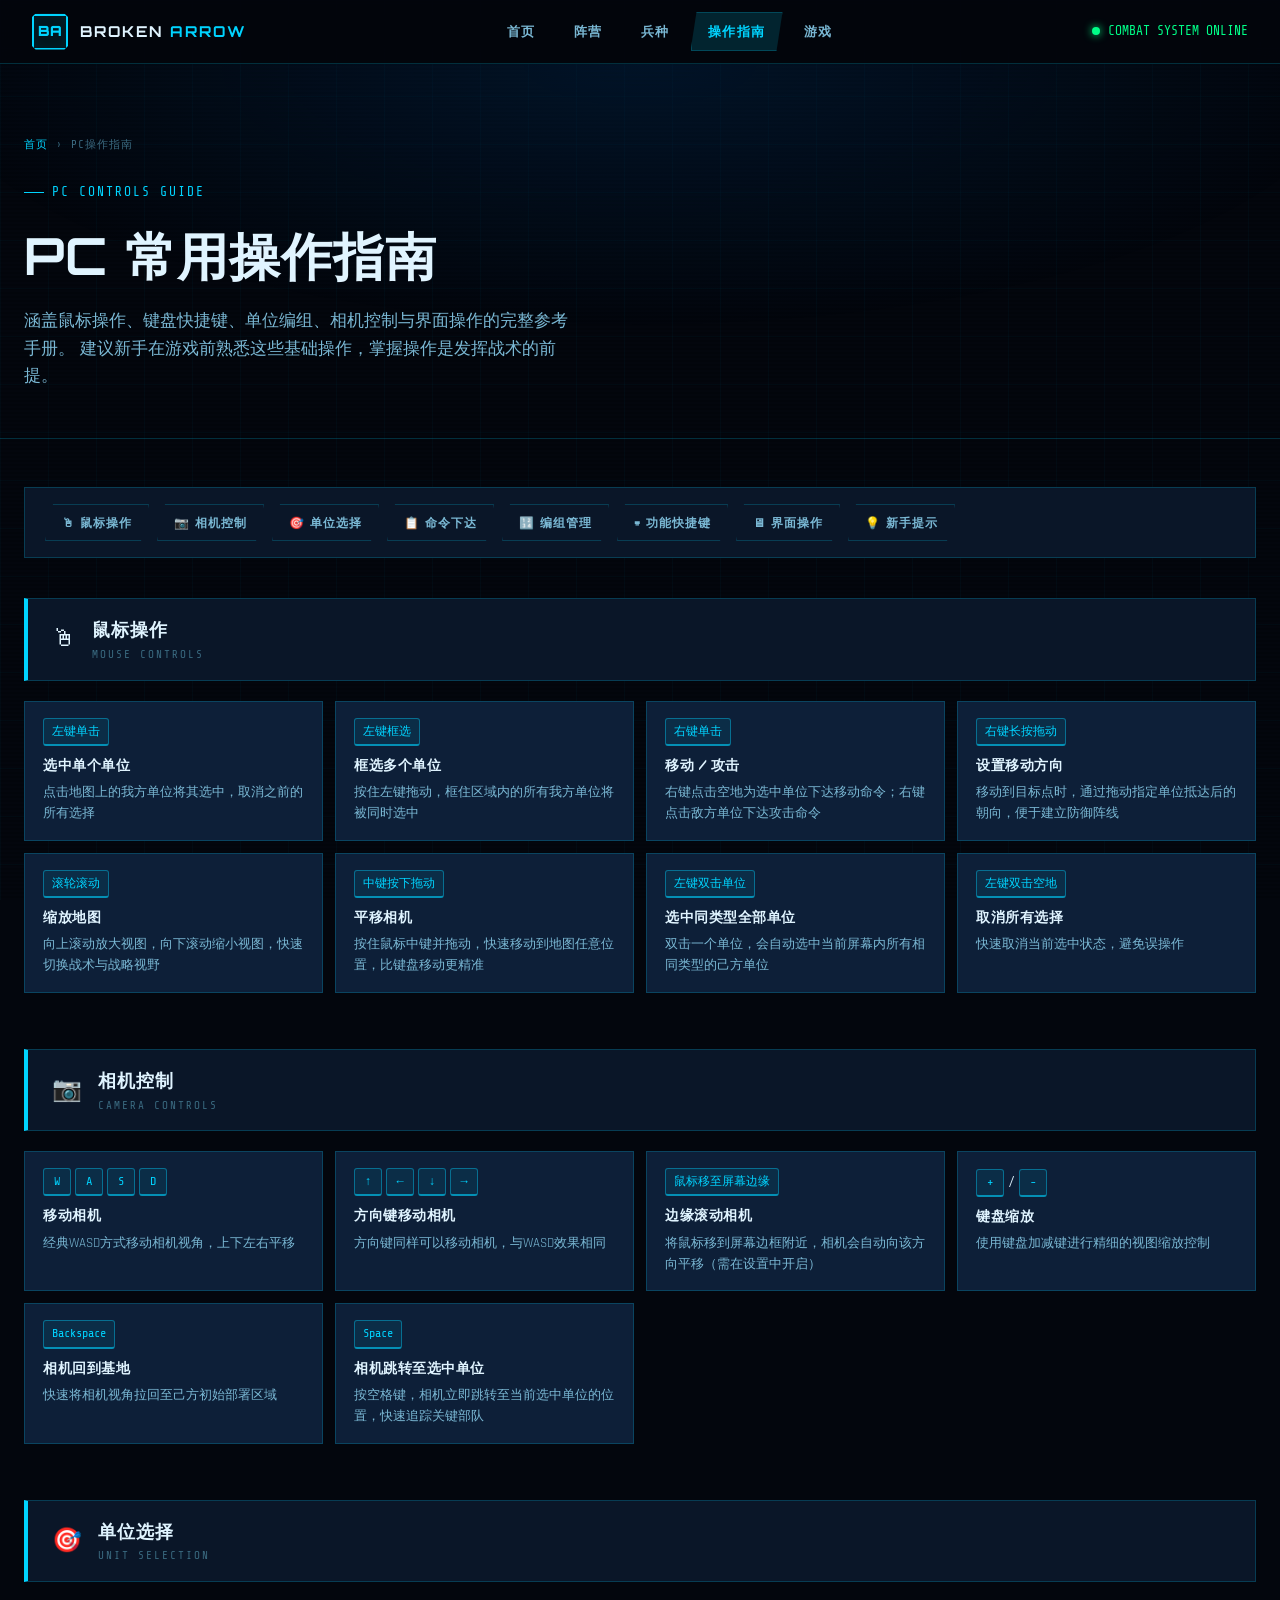
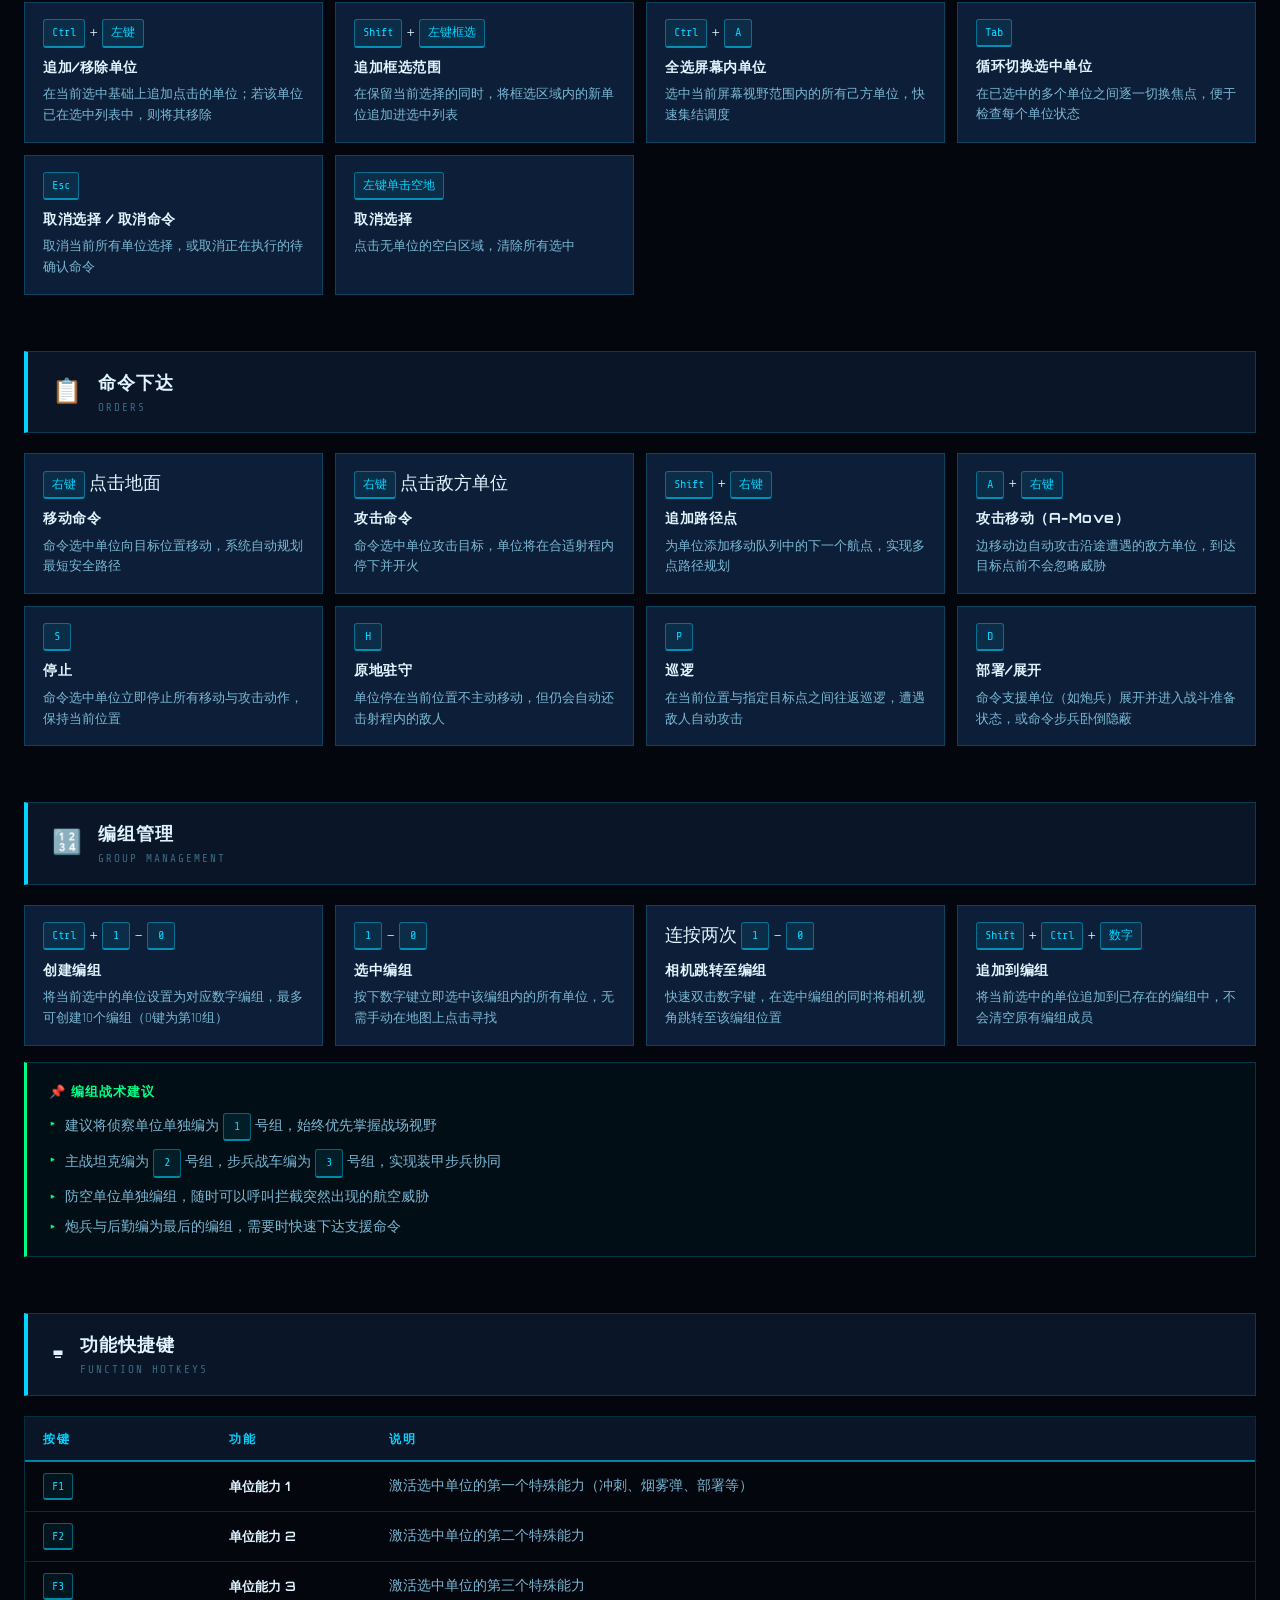
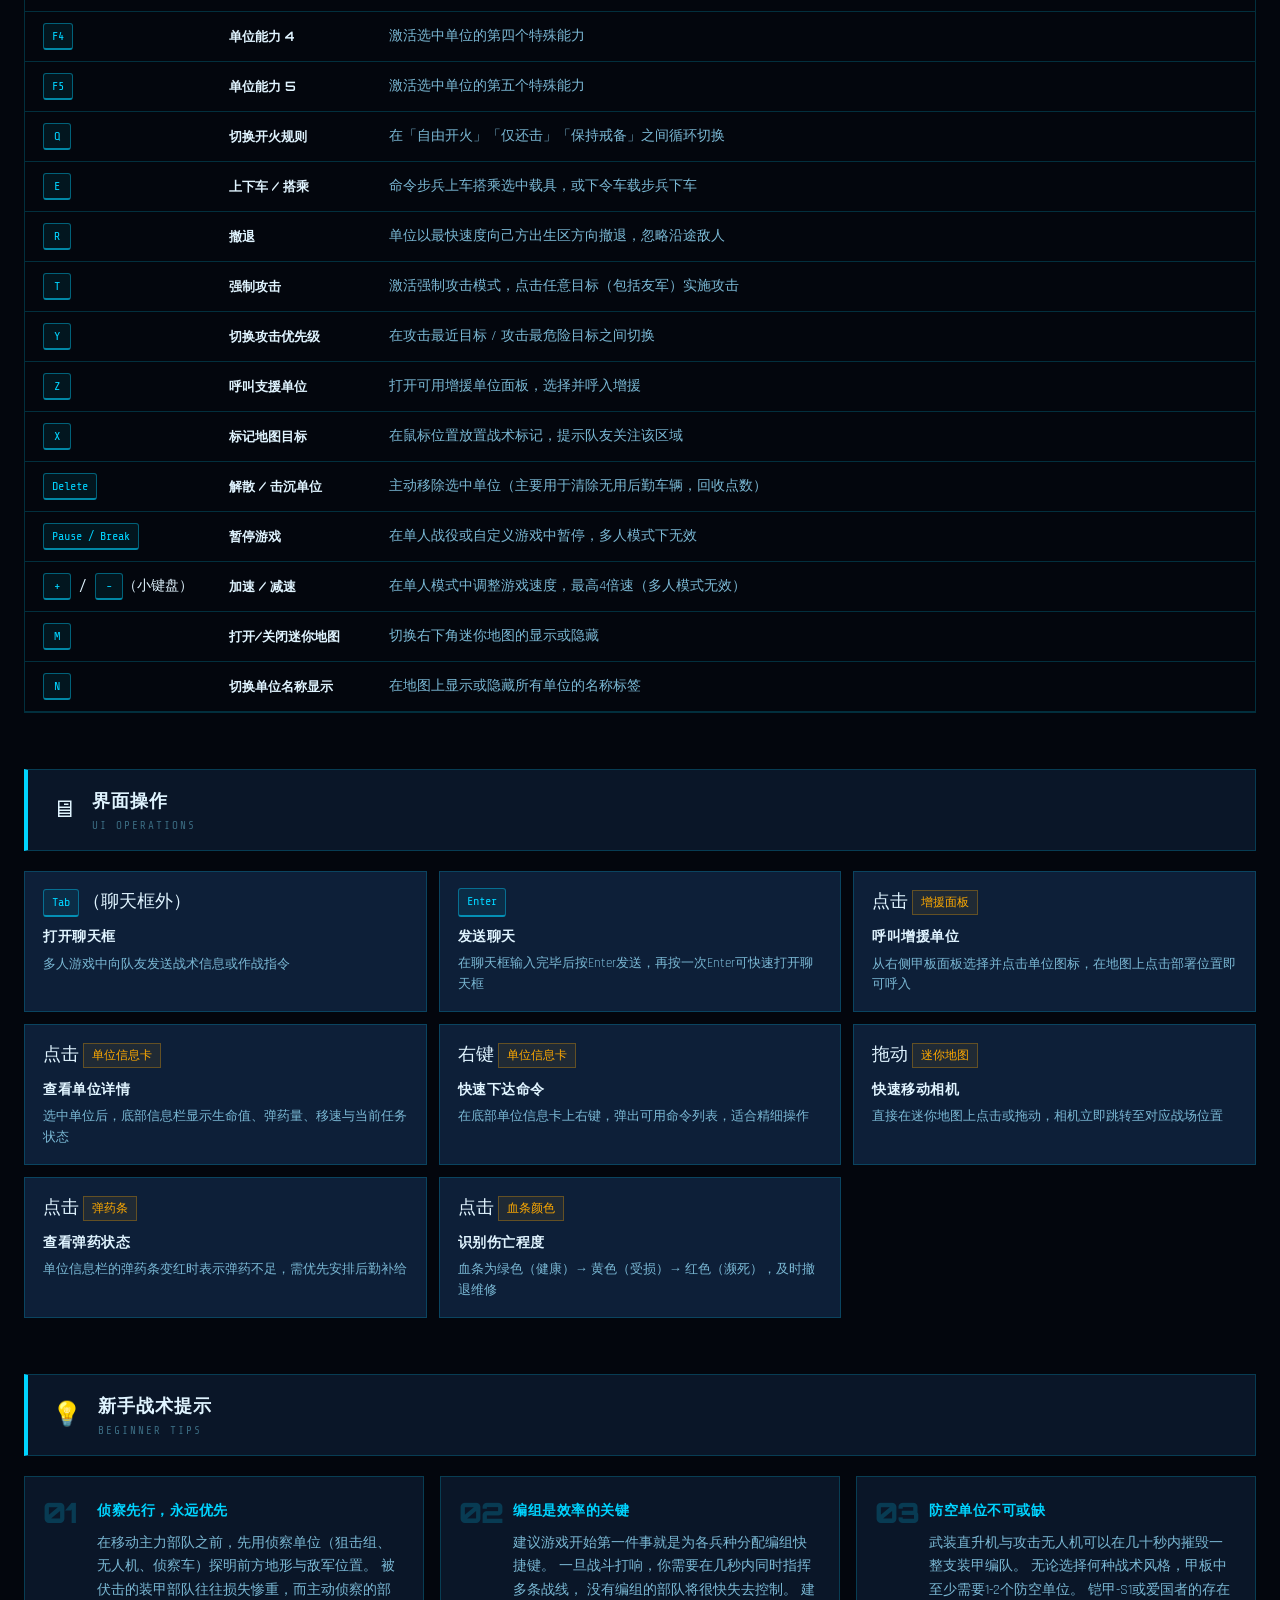
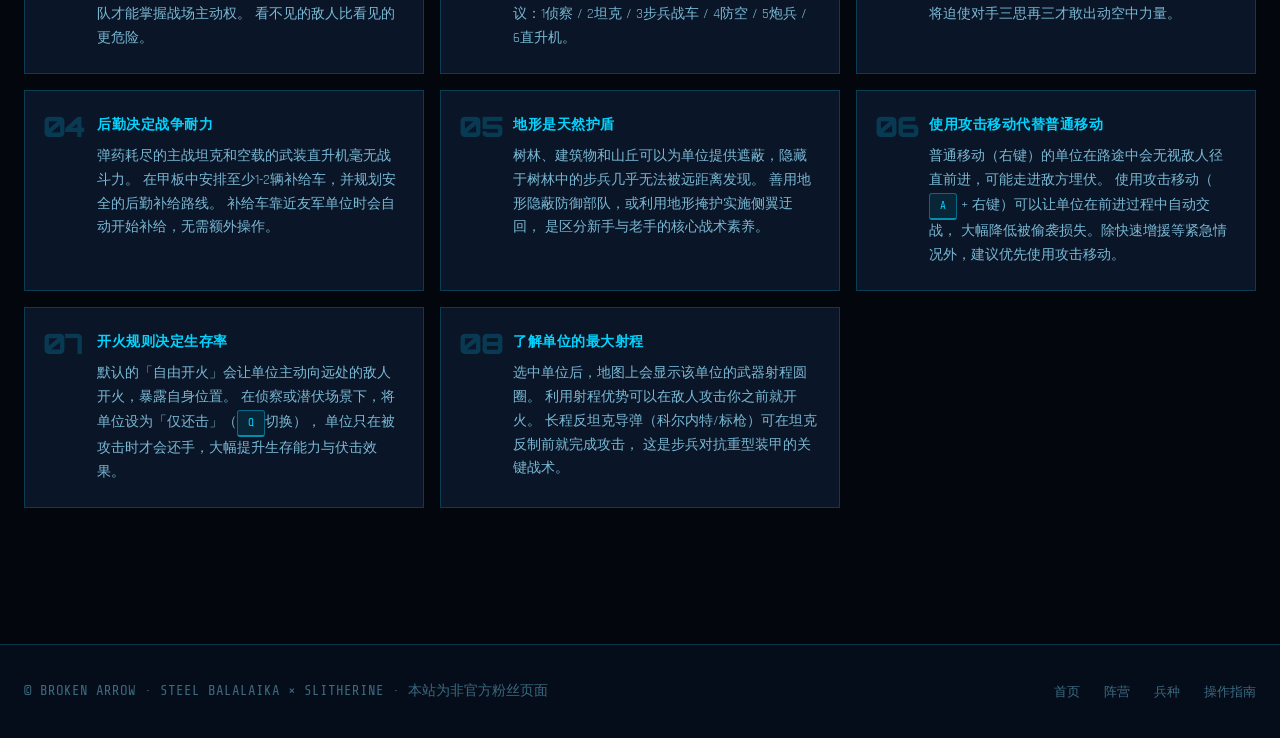
==== commit 7464574f: "更新项目配置文件和静态资源" ====
--- a/controls.html
+++ b/controls.html
@@ -2,7 +2,7 @@
 <html lang="zh-CN">
 <head>
   <meta charset="UTF-8" />
-  <meta name="viewport" content="width=device-width, initial-scale=1.0" />
+  <meta name="viewport" content="width=device-width, initial-scale=1.0, viewport-fit=cover" />
   <title>PC操作指南 — 断箭 BROKEN ARROW</title>
   <link rel="stylesheet" href="style.css" />
 </head>
@@ -18,6 +18,7 @@
     <li><a href="factions.html">阵营</a></li>
     <li><a href="units.html">兵种</a></li>
     <li><a href="controls.html" class="active">操作指南</a></li>
+    <li><a href="https://store.steampowered.com/app/1604270/Broken_Arrow/" target="_blank" rel="noopener" class="">游戏</a></li>
   </ul>
   <div class="nav-status">COMBAT SYSTEM ONLINE</div>
 </nav>
@@ -863,5 +864,17 @@
 }
 </style>
 
+<script>
+(function(){
+  var btn=document.createElement('button');
+  btn.className='hamburger';btn.setAttribute('aria-label','菜单');
+  btn.innerHTML='<span></span><span></span><span></span>';
+  var nav=document.querySelector('.navbar'),links=document.querySelector('.nav-links');
+  if(!nav||!links)return;
+  nav.appendChild(btn);
+  btn.addEventListener('click',function(){btn.classList.toggle('open');links.classList.toggle('open');});
+  links.querySelectorAll('a').forEach(function(a){a.addEventListener('click',function(){btn.classList.remove('open');links.classList.remove('open');});});
+})();
+</script>
 </body>
 </html>
--- a/style.css
+++ b/style.css
@@ -154,6 +154,17 @@
   background: var(--cyan-glow);
 }
 
+.nav-links a.nav-download {
+  color: var(--green);
+  border-color: var(--border-green);
+  background: rgba(0,255,136,0.06);
+}
+.nav-links a.nav-download:hover {
+  color: #fff;
+  background: rgba(0,255,136,0.18);
+  border-color: var(--green);
+}
+
 .nav-status {
   display: flex;
   align-items: center;
@@ -504,10 +515,13 @@
   width: 56px; height: 56px;
   border: 2px solid var(--faction-color);
   display: flex; align-items: center; justify-content: center;
-  font-size: 26px;
   background: rgba(0,0,0,0.4);
   clip-path: polygon(50% 0%, 100% 25%, 100% 75%, 50% 100%, 0% 75%, 0% 25%);
   box-shadow: 0 0 16px var(--faction-glow);
+  overflow: hidden;
+}
+.emblem-flag-img {
+  width: 100%; height: 100%; object-fit: cover;
 }
 
 .faction-name {
@@ -675,7 +689,7 @@
 .unit-card:hover::before { opacity: 1; }
 
 .unit-card-header {
-  padding: 16px 20px 12px;
+  padding: 12px 16px 10px;
   display: flex;
   align-items: flex-start;
   justify-content: space-between;
@@ -683,7 +697,54 @@
   border-bottom: 1px solid var(--border);
 }
 
-.unit-title-area {}
+/* ── 兵种图片区 ── */
+.unit-img-wrap {
+  flex-shrink: 0;
+  width: 80px;
+  height: 80px;
+  display: flex;
+  align-items: center;
+  justify-content: center;
+  background: rgba(0, 0, 0, 0.35);
+  border: 1px solid var(--border);
+  overflow: hidden;
+  position: relative;
+}
+.unit-img-wrap::after {
+  content: '';
+  position: absolute;
+  inset: 0;
+  background: linear-gradient(135deg, rgba(0,212,255,0.06) 0%, transparent 60%);
+  pointer-events: none;
+}
+.unit-img-wrap.usa  { border-color: rgba(0,170,255,0.3); }
+.unit-img-wrap.russia { border-color: rgba(255,68,68,0.3); }
+.unit-img {
+  width: 100%;
+  height: 100%;
+  object-fit: contain;
+  image-rendering: auto;
+  padding: 4px;
+}
+.unit-img-svg {
+  display: flex;
+  align-items: center;
+  justify-content: center;
+  width: 100%;
+  height: 100%;
+}
+
+/* ── 单位名称区（现在靠右有图片）── */
+.unit-title-area {
+  flex: 1;
+  min-width: 0;
+}
+
+/* ── 费用区 ── */
+.unit-cost-wrap {
+  flex-shrink: 0;
+  text-align: right;
+}
 
 .unit-name {
   font-family: var(--font-display);
@@ -710,6 +771,45 @@
 .badge-category { color: var(--cyan); border-color: rgba(0,212,255,0.3); background: rgba(0,212,255,0.06); }
 .badge-usa      { color: #00aaff; border-color: rgba(0,170,255,0.3); background: rgba(0,170,255,0.06); }
 .badge-russia   { color: #ff6666; border-color: rgba(255,102,102,0.3); background: rgba(255,68,68,0.06); }
+
+.badge-spec          { font-size: 10px; padding: 2px 7px; }
+.badge-spec.general  { color: var(--amber); border-color: rgba(255,170,0,0.35); background: rgba(255,170,0,0.06); }
+.badge-spec.usa      { color: #5bb8ff; border-color: rgba(91,184,255,0.3); background: rgba(91,184,255,0.05); }
+.badge-spec.russia   { color: #ff8888; border-color: rgba(255,136,136,0.3); background: rgba(255,136,136,0.05); }
+
+.unit-spec-badges { display: flex; flex-wrap: wrap; gap: 4px; margin-top: 4px; }
+
+/* ── 分类内专精子标签 ── */
+/* 专精子分组 */
+.spec-subgroup {
+  margin-bottom: 24px;
+}
+.spec-subgroup-header {
+  display: flex;
+  align-items: center;
+  gap: 8px;
+  padding: 7px 16px;
+  margin-bottom: 12px;
+  font-family: var(--font-mono);
+  font-size: 11px;
+  font-weight: 700;
+  letter-spacing: 1.5px;
+  border-left: 3px solid;
+  text-transform: uppercase;
+}
+.spec-subgroup-header.usa {
+  border-color: rgba(77,184,255,0.7);
+  background: rgba(77,184,255,0.05);
+  color: #4db8ff;
+}
+.spec-subgroup-header.russia {
+  border-color: rgba(255,112,112,0.7);
+  background: rgba(255,68,68,0.05);
+  color: #ff7070;
+}
+.spec-subgroup-icon { font-size: 14px; line-height: 1; }
+.spec-subgroup-label { flex: 1; }
+.spec-subgroup-count { font-size: 10px; opacity: 0.65; }
 
 .unit-cost {
   font-family: var(--font-display);
@@ -991,22 +1091,91 @@
 .animate-delay-4 { animation-delay: 0.4s; opacity: 0; }
 
 /* ============================================
-   响应式
-   ============================================ */
-@media (max-width: 900px) {
-  .navbar { padding: 0 16px; }
-  .nav-status { display: none; }
-  .container { padding: 0 16px; }
-  .units-grid { grid-template-columns: 1fr; }
-  .hero-stats { gap: 20px; }
-}
-
-@media (max-width: 600px) {
-  .hero-actions { flex-direction: column; }
-  .nav-links a { padding: 8px 10px; font-size: 10px; }
-}
-
-/* 空状态 */
+   SVG 单位类型图标
+   ============================================ */
+.unit-type-icon {
+  display: inline-flex;
+  align-items: center;
+  justify-content: center;
+  width: 32px; height: 32px;
+  flex-shrink: 0;
+}
+
+.unit-type-icon svg {
+  width: 100%; height: 100%;
+}
+
+/* 分类区块标题图标 */
+.cat-section-icon .unit-type-icon {
+  width: 26px; height: 26px;
+}
+
+/* 阵营徽章 — 强化版 */
+.faction-badge {
+  display: inline-flex;
+  align-items: center;
+  gap: 6px;
+  padding: 4px 10px;
+  font-family: var(--font-mono);
+  font-size: 11px;
+  font-weight: 700;
+  letter-spacing: 1px;
+  border: 1px solid;
+  border-radius: 0;
+}
+
+.faction-badge.usa {
+  color: #4db8ff;
+  border-color: rgba(77,184,255,0.4);
+  background: rgba(77,184,255,0.08);
+}
+
+.faction-badge.russia {
+  color: #ff7070;
+  border-color: rgba(255,112,112,0.4);
+  background: rgba(255,68,68,0.08);
+}
+
+.faction-flag-img {
+  width: 18px;
+  height: 12px;
+  object-fit: cover;
+  border-radius: 1px;
+  display: inline-block;
+  vertical-align: middle;
+}
+
+/* ============================================
+   汉堡菜单 (移动端导航)
+   ============================================ */
+.hamburger {
+  display: none;
+  flex-direction: column;
+  justify-content: center;
+  gap: 5px;
+  width: 40px; height: 40px;
+  padding: 8px;
+  cursor: pointer;
+  background: transparent;
+  border: 1px solid var(--border);
+  flex-shrink: 0;
+}
+
+.hamburger span {
+  display: block;
+  width: 100%; height: 2px;
+  background: var(--cyan);
+  transition: transform 0.25s, opacity 0.25s;
+  transform-origin: center;
+}
+
+.hamburger.open span:nth-child(1) { transform: translateY(7px) rotate(45deg); }
+.hamburger.open span:nth-child(2) { opacity: 0; transform: scaleX(0); }
+.hamburger.open span:nth-child(3) { transform: translateY(-7px) rotate(-45deg); }
+
+/* ============================================
+   空状态
+   ============================================ */
 .empty-state {
   grid-column: 1 / -1;
   text-align: center;
@@ -1016,3 +1185,253 @@
 
 .empty-state-icon { font-size: 48px; margin-bottom: 16px; opacity: 0.4; }
 .empty-state-text { font-family: var(--font-mono); font-size: 14px; letter-spacing: 1px; }
+
+/* ============================================
+   响应式 — 平板 ≤900px
+   ============================================ */
+@media (max-width: 900px) {
+  .navbar { padding: 0 16px; }
+  .nav-status { display: none; }
+  .container { padding: 0 16px; }
+  .units-grid { grid-template-columns: 1fr 1fr; }
+  .hero-stats { gap: 20px; }
+  .factions-grid { grid-template-columns: 1fr; }
+}
+
+/* ============================================
+   响应式 — 手机 ≤640px
+   ============================================ */
+@media (max-width: 640px) {
+
+  /* 导航：汉堡展开 */
+  .hamburger { display: flex; }
+  .nav-status { display: none; }
+
+  .nav-links {
+    display: none;
+    position: fixed;
+    top: 64px; left: 0; right: 0;
+    flex-direction: column;
+    gap: 0;
+    background: rgba(3,6,13,0.98);
+    border-bottom: 1px solid var(--border);
+    z-index: 999;
+    backdrop-filter: blur(16px);
+    padding: 8px 0 16px;
+  }
+
+  .nav-links.open { display: flex; }
+
+  .nav-links li { width: 100%; }
+
+  .nav-links a {
+    width: 100%;
+    padding: 14px 24px;
+    font-size: 14px;
+    letter-spacing: 2px;
+    clip-path: none;
+    border: none;
+    border-bottom: 1px solid var(--border);
+    justify-content: flex-start;
+  }
+
+  .nav-links a:hover, .nav-links a.active {
+    background: var(--cyan-glow);
+    border-bottom-color: var(--border);
+  }
+
+  /* 英雄区 */
+  .hero { padding: 48px 0 56px; min-height: auto; }
+  .hero-title { font-size: 42px; }
+  .hero-subtitle { font-size: 13px; letter-spacing: 3px; }
+  .hero-desc { font-size: 15px; }
+
+  .hero-stats {
+    display: grid;
+    grid-template-columns: 1fr 1fr;
+    gap: 16px;
+  }
+
+  .stat-num { font-size: 26px; }
+  .hero-actions { flex-direction: column; gap: 12px; }
+  .btn { width: 100%; justify-content: center; clip-path: none; }
+
+  /* 章节 */
+  section { padding: 48px 0; }
+  .section-title { font-size: 24px; }
+  .section-desc { font-size: 15px; }
+
+  /* 特性卡片 */
+  .features-grid { grid-template-columns: 1fr; }
+
+  /* 筛选栏 — 横向滚动 */
+  .filters-section { padding: 14px 16px; }
+  .filter-bar {
+    flex-wrap: nowrap;
+    overflow-x: auto;
+    -webkit-overflow-scrolling: touch;
+    scrollbar-width: none;
+    padding-bottom: 4px;
+    gap: 6px;
+  }
+  .filter-bar::-webkit-scrollbar { display: none; }
+  .filter-btn {
+    flex-shrink: 0;
+    padding: 8px 14px;
+    font-size: 12px;
+    white-space: nowrap;
+    clip-path: none;
+  }
+
+  /* 兵种网格 */
+  .units-grid { grid-template-columns: 1fr; gap: 12px; }
+
+  /* 兵种分类标题 */
+  .cat-section-header {
+    flex-wrap: wrap;
+    gap: 8px;
+    padding: 10px 14px;
+    position: relative;
+    top: 0;
+  }
+  .cat-section-title { font-size: 14px; }
+  .cat-section-en { display: none; }
+
+  /* 单位卡片 */
+  .unit-card-header { flex-wrap: nowrap; gap: 8px; padding: 10px 12px 8px; }
+  .unit-img-wrap { width: 64px; height: 64px; }
+  .unit-name { font-size: 14px; }
+  .unit-cost { font-size: 18px; }
+
+  /* 配件面板 */
+  .equip-item { flex-direction: column; gap: 6px; }
+  .equip-icon { font-size: 18px; }
+  .equip-name { font-size: 13px; flex-wrap: wrap; }
+  .equip-desc { font-size: 12px; }
+
+  /* 阵营页 */
+  .faction-header { padding: 20px 16px 16px; }
+  .faction-body { padding: 16px; }
+  .faction-name { font-size: 16px; }
+  .spec-item { padding: 10px 12px; }
+  .spec-name { font-size: 14px; }
+  .spec-desc { font-size: 13px; }
+
+  /* 页面英雄 */
+  .page-hero { padding: 48px 0 32px; }
+
+  /* 面包屑 */
+  .breadcrumb { font-size: 12px; }
+
+  /* 底部 */
+  footer { padding: 20px 0; }
+  .footer-inner { flex-direction: column; align-items: flex-start; gap: 12px; }
+  .footer-text { font-size: 12px; }
+  .footer-links { flex-wrap: wrap; gap: 16px; }
+
+  /* 操作指南页 */
+  .ctrl-nav {
+    flex-wrap: nowrap;
+    overflow-x: auto;
+    -webkit-overflow-scrolling: touch;
+    scrollbar-width: none;
+    gap: 6px;
+    padding: 12px;
+  }
+  .ctrl-nav::-webkit-scrollbar { display: none; }
+  .ctrl-nav-btn {
+    flex-shrink: 0;
+    font-size: 11px;
+    padding: 7px 12px;
+    clip-path: none;
+    white-space: nowrap;
+  }
+
+  .ctrl-grid { grid-template-columns: 1fr; }
+  .ctrl-grid-2 { grid-template-columns: 1fr; }
+  .ctrl-card { padding: 14px 16px; }
+  .ctrl-keys { flex-wrap: wrap; }
+  .ctrl-action { font-size: 13px; }
+  .ctrl-desc { font-size: 12px; }
+
+  kbd {
+    font-size: 11px;
+    padding: 2px 6px;
+    min-width: 24px;
+  }
+
+  .hotkey-table-wrapper { border: none; }
+  .hotkey-table { font-size: 12px; }
+  .hotkey-table th, .hotkey-table td { padding: 9px 12px; }
+  .hotkey-table td:first-child { width: 80px; }
+  .hotkey-table td:nth-child(2) { width: auto; font-size: 12px; }
+
+  .tips-grid-ctrl { grid-template-columns: 1fr; }
+  .tip-block { padding: 16px 16px 16px 60px; }
+  .tip-block-num { font-size: 22px; left: 14px; top: 18px; }
+  .tip-block-title { font-size: 13px; }
+  .tip-block-desc { font-size: 13px; }
+
+  .ctrl-section-header { padding: 12px 16px; }
+  .ctrl-section-title { font-size: 15px; }
+
+  /* 首页兵种分类卡 */
+  .cat-preview { padding: 20px 12px; }
+  .cat-icon { font-size: 26px; }
+  .cat-name { font-size: 13px; }
+
+  /* 首页阵营预览 */
+  .fp-name { font-size: 18px; }
+  .fp-flag-img { width: 56px; height: 37px; }
+}
+
+/* ============================================
+   响应式 — 小屏手机 ≤390px (iPhone 14 尺寸)
+   ============================================ */
+@media (max-width: 390px) {
+  html { font-size: 105%; }
+  .hero-title { font-size: 36px; }
+  .navbar { height: 56px; }
+  .page-content { padding-top: 56px; }
+  .nav-links { top: 56px; }
+  .unit-card-header { padding: 12px 14px 10px; }
+  .unit-card-body { padding: 12px 14px; }
+}
+
+/* ============================================
+   iOS 安全区域适配
+   ============================================ */
+@supports (padding-bottom: env(safe-area-inset-bottom)) {
+  .navbar {
+    padding-left: max(32px, env(safe-area-inset-left));
+    padding-right: max(32px, env(safe-area-inset-right));
+  }
+
+  footer {
+    padding-bottom: max(32px, env(safe-area-inset-bottom));
+  }
+
+  @media (max-width: 640px) {
+    .navbar {
+      padding-left: max(16px, env(safe-area-inset-left));
+      padding-right: max(16px, env(safe-area-inset-right));
+    }
+  }
+}
+
+/* ============================================
+   触摸设备优化
+   ============================================ */
+@media (hover: none) and (pointer: coarse) {
+  /* 触摸目标最小44px */
+  .filter-btn { min-height: 44px; }
+  .nav-links a { min-height: 48px; }
+  .ctrl-nav-btn { min-height: 40px; }
+  .unit-equip-toggle { min-height: 44px; }
+  .btn { min-height: 48px; }
+
+  /* 移除 hover 动效避免点击残留 */
+  .unit-card:hover { transform: none; box-shadow: none; }
+  .feature-card:hover { background: var(--bg-panel); }
+  .tip-card:hover { background: var(--bg-panel); }
+}
